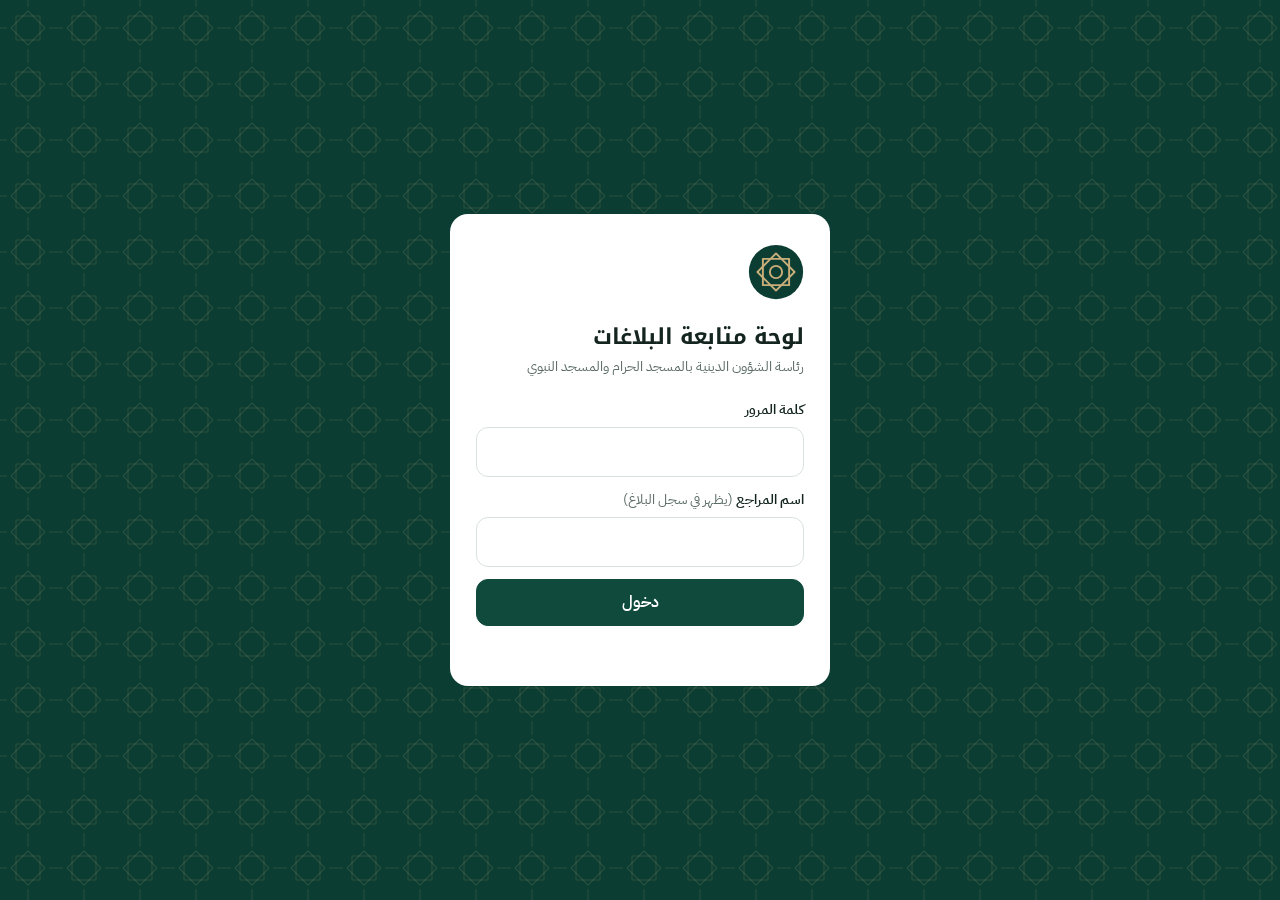
==== public/admin.html @ 39dc17da "Bnder Notice: صفحة البلاغ الميداني + لوحة المتابعة + Worker و D1" ====
<!doctype html>
<html lang="ar" dir="rtl">
<head>
<meta charset="utf-8">
<meta name="viewport" content="width=device-width, initial-scale=1, viewport-fit=cover">
<meta name="theme-color" content="#0B3D32">
<meta name="robots" content="noindex">
<title>لوحة متابعة البلاغات | Bnder Notice</title>
<link rel="icon" href="assets/logo.svg">
<link rel="preconnect" href="https://fonts.googleapis.com">
<link rel="preconnect" href="https://fonts.gstatic.com" crossorigin>
<link href="https://fonts.googleapis.com/css2?family=IBM+Plex+Sans+Arabic:wght@400;500;600;700&family=Noto+Kufi+Arabic:wght@600;700;800&display=swap" rel="stylesheet">
<link rel="stylesheet" href="assets/theme.css">
<style>
  body{min-height:100vh}
  /* ---------- الدخول ---------- */
  .login{min-height:100vh;display:grid;place-items:center;background:var(--green-900) var(--pattern);padding:20px}
  .login form{background:var(--surface);border-radius:var(--r-lg);padding:30px 26px;width:min(380px,100%)}
  .login img{width:56px;height:56px}
  .login h1{font-size:22px;margin:14px 0 4px}
  .login p{color:var(--muted);font-size:14px;margin:0 0 20px}
  .login .btn{width:100%;margin-top:12px}
  .login .err{color:var(--p-critical);font-size:14px;min-height:1.4em;margin:10px 0 0}

  /* ---------- الهيكل ---------- */
  .top{background:var(--green-900) var(--pattern);color:#fff;position:sticky;top:env(safe-area-inset-top,0px);z-index:10}
  body.app::before{content:"";position:fixed;inset:0 0 auto;height:env(safe-area-inset-top,0px);background:var(--green-900);z-index:11}
  .top-in{max-width:1320px;margin:0 auto;display:flex;align-items:center;gap:16px;padding:12px 20px}
  .top img{width:38px;height:38px}
  .top .t1{font-family:var(--display);font-weight:700;font-size:17px;line-height:1.2}
  .top .t2{font-size:12px;color:var(--gold-300)}
  .tabs{display:flex;gap:4px;margin-inline-start:auto;background:rgba(255,255,255,.08);padding:4px;border-radius:12px}
  .tabs button{border:0;background:transparent;color:#D5E3DD;padding:8px 14px;border-radius:9px;cursor:pointer;font-weight:600;display:flex;gap:6px;align-items:center}
  .tabs button[aria-selected="true"]{background:#fff;color:var(--green-900)}
  .tabs .cnt{background:var(--st-new);color:#fff;border-radius:999px;font-size:12px;padding:0 7px;min-width:20px;text-align:center}
  .live{display:flex;align-items:center;gap:6px;font-size:12px;color:#C7D6D0}
  .live i{width:8px;height:8px;border-radius:50%;background:#5BD39B;box-shadow:0 0 0 4px rgba(91,211,155,.2)}
  .icon-btn{border:0;background:transparent;color:#fff;cursor:pointer;padding:6px;border-radius:8px;display:grid;place-items:center}
  .wrap{max-width:1320px;margin:0 auto;padding:20px}
  .view[hidden]{display:none}

  /* ---------- المؤشرات ---------- */
  .dash-head{display:flex;align-items:center;justify-content:space-between;gap:12px;margin-bottom:16px;flex-wrap:wrap}
  .dash-head h2{font-size:22px}
  .seg{display:inline-flex;background:var(--surface);border:1px solid var(--line);border-radius:12px;padding:3px;gap:2px}
  .seg button{border:0;background:transparent;padding:7px 14px;border-radius:9px;cursor:pointer;font-weight:600;font-size:14px}
  .seg button[aria-pressed="true"]{background:var(--green-800);color:#fff}
  .kpis{display:grid;grid-template-columns:2fr repeat(4,1fr);gap:12px;margin-bottom:12px}
  .kpi{background:var(--surface);border:1px solid var(--line);border-radius:var(--r-md);padding:16px 18px;display:flex;flex-direction:column;justify-content:space-between;gap:8px;cursor:default}
  .kpi[data-go]{cursor:pointer}
  .kpi[data-go]:hover{border-color:var(--green-700)}
  .kpi span{font-size:13.5px;color:var(--muted);display:flex;align-items:center;gap:8px}
  .kpi span i{width:9px;height:9px;border-radius:50%}
  .kpi b{font-family:var(--display);font-size:30px;font-weight:700;line-height:1.1}
  .kpi.lead{background:var(--green-800);border-color:var(--green-800);color:#fff}
  .kpi.lead span{color:#C7D6D0}
  .kpi.lead b{font-size:44px}
  .kpi.lead .meter{height:8px;border-radius:99px;background:rgba(255,255,255,.15);overflow:hidden}
  .kpi.lead .meter div{height:100%;background:var(--gold-300)}
  .kpi.lead small{color:#C7D6D0;font-size:13px}
  .grid{display:grid;grid-template-columns:repeat(12,1fr);gap:12px}
  .card{background:var(--surface);border:1px solid var(--line);border-radius:var(--r-md);padding:18px;min-width:0}
  .card h3{font-size:15px;margin-bottom:14px;display:flex;justify-content:space-between;align-items:baseline;gap:8px}
  .card h3 small{font-family:var(--font);font-weight:400;font-size:12.5px;color:var(--muted)}
  .c8{grid-column:span 8}.c4{grid-column:span 4}.c6{grid-column:span 6}
  .hb{display:grid;grid-template-columns:minmax(90px,38%) 1fr auto;gap:8px 10px;align-items:center;font-size:14px}
  .hb .tr{height:10px;background:var(--marble);border-radius:99px;overflow:hidden;display:flex}
  .hb .tr div{height:100%}
  .hb .lab{white-space:nowrap;overflow:hidden;text-overflow:ellipsis}
  .hb .v{font-weight:700;min-width:28px;text-align:end}
  .legend{display:flex;gap:14px;font-size:12.5px;color:var(--muted);margin-top:12px}
  .legend i{display:inline-block;width:10px;height:10px;border-radius:3px;margin-inline-end:5px;vertical-align:-1px}
  .chart svg{width:100%;height:auto;display:block}
  .chart text{font-family:var(--font);font-size:11px;fill:var(--muted)}
  .alerts{display:flex;flex-direction:column;gap:10px}
  .alerts .a{display:flex;justify-content:space-between;align-items:center;padding:10px 12px;border-radius:10px;background:var(--marble);font-size:14px}
  .alerts .a b{font-family:var(--display);font-size:20px}
  .empty{color:var(--muted);font-size:14px;padding:18px 0;text-align:center}

  /* ---------- البلاغات ---------- */
  .filters{display:flex;gap:10px;flex-wrap:wrap;align-items:center;margin-bottom:14px}
  .filters .search{flex:1 1 240px;position:relative}
  .filters .search .ic{position:absolute;inset-inline-start:12px;top:13px;color:var(--muted)}
  .filters .search input{padding-inline-start:40px}
  .filters select{width:auto;min-width:150px}
  .st-tabs{display:flex;gap:6px;flex-wrap:wrap;margin-bottom:14px}
  .st-tabs button{border:1px solid var(--line);background:var(--surface);border-radius:999px;padding:6px 14px;cursor:pointer;font-weight:600;font-size:14px;display:flex;gap:8px;align-items:center}
  .st-tabs button b{font-weight:700;color:var(--muted)}
  .st-tabs button[aria-pressed="true"]{background:var(--ink);border-color:var(--ink);color:#fff}
  .st-tabs button[aria-pressed="true"] b{color:var(--gold-300)}
  .list{background:var(--surface);border:1px solid var(--line);border-radius:var(--r-md);overflow:hidden}
  .row{display:grid;grid-template-columns:92px 1.3fr 1.6fr 110px 96px 118px;gap:12px;align-items:center;padding:13px 16px;border-top:1px solid var(--line);cursor:pointer;font-size:14.5px}
  .row:first-child{border-top:0}
  .row:hover{background:#F7F9F8}
  .row.fresh{background:var(--gold-100)}
  .row.head{background:var(--marble);font-size:12.5px;color:var(--muted);cursor:default;font-weight:600}
  .row .ref{font-weight:700;direction:ltr;text-align:end;color:var(--green-800)}
  .row .cat{display:flex;align-items:center;gap:8px;font-weight:600;min-width:0}
  .row .cat .ic{color:var(--green-700)}
  .row .loc{color:var(--muted);white-space:nowrap;overflow:hidden;text-overflow:ellipsis}
  .row .loc .pic{display:inline-flex;vertical-align:-4px;color:var(--gold)}
  .row .tm{color:var(--muted);font-size:13px}
  .more{padding:10px;text-align:center;font-size:13px;color:var(--muted)}

  /* ---------- تفاصيل البلاغ ---------- */
  .scrim{position:fixed;inset:0;background:rgba(20,37,31,.45);z-index:30}
  .drawer{position:fixed;top:0;bottom:0;inset-inline-end:0;width:min(560px,100%);background:var(--marble);z-index:31;display:flex;flex-direction:column;animation:slide .22s ease-out;padding-top:env(safe-area-inset-top,0px)}
  @keyframes slide{from{transform:translateX(-30px);opacity:.4}to{transform:none;opacity:1}}
  .d-head{background:var(--surface);padding:16px 20px;border-bottom:1px solid var(--line);display:flex;align-items:flex-start;gap:12px}
  .d-head h2{font-size:19px}
  .d-head .meta{display:flex;gap:6px;flex-wrap:wrap;margin-top:6px}
  .d-head .close{margin-inline-start:auto;border:1px solid var(--line);background:var(--surface);border-radius:10px;width:40px;height:40px;display:grid;place-items:center;cursor:pointer}
  .d-body{overflow:auto;padding:16px 20px 30px;flex:1}
  .d-photo{border-radius:var(--r-md);overflow:hidden;background:#dfe5e3;margin-bottom:12px;cursor:zoom-in}
  .d-photo img{width:100%;max-height:300px;object-fit:cover;display:block}
  .blk{background:var(--surface);border:1px solid var(--line);border-radius:var(--r-md);padding:14px 16px;margin-bottom:12px}
  .blk h4{margin:0 0 10px;font-size:13px;color:var(--muted);font-weight:600}
  .kv{display:grid;grid-template-columns:110px 1fr;gap:6px 12px;font-size:14.5px}
  .kv dt{color:var(--muted)} .kv dd{margin:0;font-weight:500}
  .loc-line{font-family:var(--display);font-size:16px;font-weight:600;margin-bottom:10px}
  .maplink{display:inline-flex;gap:6px;align-items:center;color:var(--green-800);font-weight:600;text-decoration:none;margin-top:10px}
  .details{white-space:pre-line;font-size:15px}
  .tl{list-style:none;margin:0;padding:0}
  .tl li{position:relative;padding:0 22px 14px 0;font-size:14px}
  .tl li::before{content:"";position:absolute;right:4px;top:8px;width:9px;height:9px;border-radius:50%;background:var(--gold)}
  .tl li::after{content:"";position:absolute;right:8px;top:20px;bottom:0;width:1px;background:var(--line)}
  .tl li:last-child::after{display:none}
  .tl small{color:var(--muted);display:block}
  .acts{background:var(--surface);border-top:1px solid var(--line);padding:14px 20px calc(14px + env(safe-area-inset-bottom,0px))}
  .act-tabs{display:flex;gap:6px;margin-bottom:12px}
  .act-tabs button{flex:1;border:1px solid var(--line);background:var(--surface);border-radius:10px;padding:9px;cursor:pointer;font-weight:600;font-size:14px}
  .act-tabs button[aria-pressed="true"]{border-color:var(--green-800);background:var(--green-100);color:var(--green-900)}
  .act-panel textarea{min-height:90px;font-size:14px}
  .act-panel .btns{display:flex;gap:8px;margin-top:10px}
  .act-panel .btns .btn{flex:1}
  .act-panel select{margin-bottom:8px}
  .warn{font-size:13px;color:var(--p-urgent);margin:6px 0 0}
  .lightbox{position:fixed;inset:0;background:rgba(0,0,0,.9);z-index:40;display:grid;place-items:center;padding:20px;cursor:zoom-out}
  .lightbox img{max-width:100%;max-height:100%}

  /* ---------- الجهات ---------- */
  .ent{display:grid;grid-template-columns:1.4fr 1fr 90px 40px;gap:10px;align-items:center;padding:10px 0;border-top:1px solid var(--line)}
  .ent:first-of-type{border-top:0}
  .ent.head{font-size:12.5px;color:var(--muted);font-weight:600}
  .switch{display:flex;align-items:center;gap:6px;font-size:13px;cursor:pointer}
  .switch input{width:18px;height:18px;accent-color:var(--green-800)}
  .toast{position:fixed;bottom:calc(20px + env(safe-area-inset-bottom,0px));left:50%;transform:translateX(-50%);background:var(--ink);color:#fff;padding:11px 18px;border-radius:12px;z-index:50;font-size:14px;font-weight:600}

  @media (max-width:1100px){.kpis{grid-template-columns:repeat(3,1fr)}.kpi.lead{grid-column:span 3}.c8,.c4,.c6{grid-column:span 12}}
  @media (max-width:820px){
    .top-in{flex-wrap:wrap;padding:10px 14px}.tabs{order:3;width:100%;margin:0}.tabs button{flex:1;justify-content:center}
    .live{margin-inline-start:auto}.wrap{padding:14px}
    .kpis{grid-template-columns:1fr 1fr}.kpi.lead{grid-column:span 2}
    .row.head{display:none}
    .row{grid-template-columns:1fr auto;grid-template-areas:"cat st" "loc pr" "ref tm";gap:4px 10px}
    .row .ref{grid-area:ref;text-align:start;direction:rtl;font-size:13px}.row .cat{grid-area:cat}.row .loc{grid-area:loc}
    .row .tm{grid-area:tm;text-align:end}.row .pr{grid-area:pr;justify-self:end}.row .st{grid-area:st;justify-self:end}
    .ent{grid-template-columns:1fr 1fr;}.ent.head{display:none}
  }
</style>
</head>
<body>

<!-- ======== الدخول ======== -->
<section class="login" id="login" hidden>
  <form id="loginForm">
    <img src="assets/logo.svg" alt="">
    <h1>لوحة متابعة البلاغات</h1>
    <p id="orgL"></p>
    <label for="pw" class="lbl" style="display:block;font-size:14px;font-weight:600;margin-bottom:6px">كلمة المرور</label>
    <input id="pw" type="password" autocomplete="current-password" required>
    <label for="who" style="display:block;font-size:14px;font-weight:600;margin:12px 0 6px">اسم المراجع <span style="color:var(--muted);font-weight:400">(يظهر في سجل البلاغ)</span></label>
    <input id="who" autocomplete="name">
    <button class="btn primary" type="submit">دخول</button>
    <p class="err" id="lErr" role="alert"></p>
  </form>
</section>

<!-- ======== التطبيق ======== -->
<div id="app" hidden>
  <header class="top">
    <div class="top-in">
      <img src="assets/logo.svg" alt="">
      <div><div class="t1">متابعة البلاغات الميدانية</div><div class="t2" id="orgT"></div></div>
      <nav class="tabs" role="tablist">
        <button role="tab" data-view="dash" aria-selected="true">المؤشرات</button>
        <button role="tab" data-view="reports" aria-selected="false">البلاغات <span class="cnt" id="newCnt" hidden></span></button>
        <button role="tab" data-view="entities" aria-selected="false">الجهات</button>
      </nav>
      <div class="live" title="تحديث تلقائي كل 30 ثانية"><i></i><span id="sync">مباشر</span></div>
      <button class="icon-btn" id="logout" title="تسجيل الخروج" aria-label="تسجيل الخروج"></button>
    </div>
  </header>

  <main class="wrap">
    <!-- المؤشرات -->
    <section class="view" id="v-dash">
      <div class="dash-head">
        <h2>نظرة عامة</h2>
        <div class="seg" id="range">
          <button data-v="today">اليوم</button><button data-v="7">7 أيام</button><button data-v="30" aria-pressed="true">30 يوماً</button><button data-v="all">الكل</button>
        </div>
      </div>
      <div class="kpis" id="kpis"></div>
      <div class="grid">
        <div class="card c8 chart"><h3>البلاغات خلال 14 يوماً <small>الواردة والمغلقة</small></h3><div id="trend"></div>
          <div class="legend"><span><i style="background:var(--green-700)"></i>واردة</span><span><i style="background:var(--gold-300)"></i>مغلقة</span></div></div>
        <div class="card c4"><h3>تحتاج انتباهك</h3><div class="alerts" id="alerts"></div></div>
        <div class="card c6"><h3>حسب الجهة <small>المغلق من الإجمالي</small></h3><div id="byEntity"></div></div>
        <div class="card c6"><h3>أنواع الملاحظات</h3><div id="byCat"></div></div>
        <div class="card c6"><h3>أكثر المناطق بلاغاً</h3><div id="byZone"></div></div>
        <div class="card c6 chart"><h3>ساعات الذروة <small>بتوقيت مكة</small></h3><div id="hours"></div></div>
      </div>
    </section>

    <!-- البلاغات -->
    <section class="view" id="v-reports" hidden>
      <div class="st-tabs" id="stTabs"></div>
      <div class="filters">
        <div class="search"><span id="sIc"></span><input id="q" type="search" placeholder="ابحث برقم البلاغ أو المكان أو الوصف"></div>
        <select id="fMosque"><option value="">كل المساجد</option></select>
        <select id="fEntity"><option value="">كل الجهات</option></select>
        <select id="fPrio"><option value="">كل الأولويات</option></select>
        <select id="fRange"><option value="">كل الفترات</option><option value="today">اليوم</option><option value="7">آخر 7 أيام</option><option value="30">آخر 30 يوماً</option></select>
      </div>
      <div class="list" id="list"></div>
    </section>

    <!-- الجهات -->
    <section class="view" id="v-entities" hidden>
      <div class="dash-head"><h2>الجهات وأرقام واتساب</h2><button class="btn" id="addEnt">إضافة جهة</button></div>
      <div class="card">
        <p style="margin:0 0 12px;color:var(--muted);font-size:14px">يُستخدم الرقم عند إحالة البلاغ، فتُفتح محادثة واتساب مع الجهة والرسالة جاهزة. اكتب الرقم بصيغة 05xxxxxxxx أو 9665xxxxxxxx.</p>
        <div class="ent head"><span>اسم الجهة</span><span>رقم واتساب</span><span>مفعّلة</span><span></span></div>
        <div id="entList"></div>
        <div style="margin-top:14px;display:flex;justify-content:flex-end"><button class="btn primary" id="saveEnt">حفظ الجهات</button></div>
      </div>
    </section>
  </main>
</div>

<div id="drawerHost"></div>
<div class="toast" id="toast" hidden></div>

<script src="assets/config.js"></script>
<script>
(() => {
  const C = window.BN, $ = id => document.getElementById(id);
  const S = { token: '', who: '', view: 'dash', range: '30', status: 'open', ents: [], items: [], maxId: 0, seen: 0, open: null };
  const store = { get: k => { try { return localStorage.getItem(k) || ''; } catch { return ''; } },
                  set: (k, v) => { try { v ? localStorage.setItem(k, v) : localStorage.removeItem(k); } catch {} } };
  const esc = v => String(v ?? '').replace(/[&<>"']/g, c => ({ '&': '&amp;', '<': '&lt;', '>': '&gt;', '"': '&quot;', "'": '&#39;' })[c]);
  const mosqueName = id => (C.MOSQUES.find(m => m.id === id) || {}).name || id || '';
  const catOf = id => C.CATEGORIES.find(c => c.id === id) || { icon: 'help', label: id };
  const entName = id => (S.ents.find(e => e.id === id) || {}).name || C.ENTITIES[id] || '—';
  const prioLabel = id => (C.PRIORITIES.find(p => p.id === id) || {}).label || 'عادي';
  const dtf = new Intl.DateTimeFormat('ar-SA-u-nu-latn-ca-gregory', { timeZone: 'Asia/Riyadh', day: 'numeric', month: 'short', hour: 'numeric', minute: '2-digit' });
  const fmtDate = t => t ? dtf.format(new Date(t)) : '';
  const ago = t => { const m = Math.round((Date.now() - t) / 60000); if (m < 1) return 'الآن'; if (m < 60) return `منذ ${m} د`; const h = Math.round(m / 60); if (h < 24) return `منذ ${h} س`; return fmtDate(t); };
  const dur = ms => { if (ms == null) return '–'; const m = Math.round(ms / 60000); if (m < 60) return m + ' د'; const h = Math.floor(m / 60); if (h < 48) return h + ' س' + (m % 60 ? ' ' + (m % 60) + ' د' : ''); return Math.round(h / 24) + ' يوم'; };
  const toast = t => { const el = $('toast'); el.textContent = t; el.hidden = false; clearTimeout(toast.t); toast.t = setTimeout(() => el.hidden = true, 2600); };
  const locText = r => [mosqueName(r.mosque), r.zone, r.floor, r.gate ? 'قرب باب ' + r.gate : ''].filter(Boolean).join('، ');

  async function api(path, opt = {}) {
    const r = await fetch(path, { ...opt, headers: { 'content-type': 'application/json', authorization: 'Bearer ' + S.token, ...(opt.headers || {}) } });
    const d = await r.json().catch(() => ({}));
    if (r.status === 401) { logout(); throw new Error(d.error || 'سجّل الدخول من جديد'); }
    if (!r.ok) throw new Error(d.error || 'تعذّر تنفيذ الطلب');
    return d;
  }

  // ================= الدخول =================
  $('orgL').textContent = C.ORG; $('orgT').textContent = C.ORG;
  $('logout').innerHTML = ic('out'); $('sIc').innerHTML = ic('search');
  $('who').value = store.get('bn_who');
  $('loginForm').addEventListener('submit', async e => {
    e.preventDefault(); $('lErr').textContent = '';
    try {
      const r = await fetch('/api/login', { method: 'POST', headers: { 'content-type': 'application/json' }, body: JSON.stringify({ password: $('pw').value }) });
      const d = await r.json();
      if (!r.ok) throw new Error(d.error);
      S.token = d.token; S.who = $('who').value.trim();
      store.set('bn_tok', d.token); store.set('bn_who', S.who);
      start();
    } catch (err) { $('lErr').textContent = err.message || 'تعذّر الدخول'; }
  });
  function logout() { store.set('bn_tok', ''); S.token = ''; $('app').hidden = true; $('login').hidden = false; document.body.classList.remove('app'); closeDrawer(); }
  $('logout').addEventListener('click', logout);

  // ================= التنقل =================
  document.querySelector('.tabs').addEventListener('click', e => { const b = e.target.closest('button'); if (b) go(b.dataset.view); });
  function go(v, status) {
    S.view = v;
    document.querySelectorAll('.tabs button').forEach(b => b.setAttribute('aria-selected', b.dataset.view === v));
    ['dash', 'reports', 'entities'].forEach(x => $('v-' + x).hidden = x !== v);
    if (status) S.status = status;
    if (v === 'dash') loadDash(); if (v === 'reports') loadList(); if (v === 'entities') renderEnts();
  }

  // ================= المؤشرات =================
  $('range').addEventListener('click', e => { const b = e.target.closest('button'); if (!b) return; S.range = b.dataset.v; $('range').querySelectorAll('button').forEach(x => x.setAttribute('aria-pressed', x === b)); loadDash(); });

  function hbars(el, rows, opt = {}) {
    if (!rows.length) { el.innerHTML = '<p class="empty">لا توجد بلاغات في هذه الفترة</p>'; return; }
    const max = Math.max(...rows.map(r => r.c), 1);
    el.innerHTML = '<div class="hb">' + rows.map(r => {
      const done = opt.split ? (r.d || 0) : 0;
      const segs = opt.split
        ? `<div style="width:${done / max * 100}%;background:var(--gold-300)"></div><div style="width:${(r.c - done) / max * 100}%;background:var(--green-700)"></div>`
        : `<div style="width:${r.c / max * 100}%;background:${opt.color || 'var(--green-700)'}"></div>`;
      return `<span class="lab" title="${esc(r.l)}">${esc(r.l)}</span><div class="tr">${segs}</div><span class="v num">${opt.split ? done + '/' + r.c : r.c}</span>`;
    }).join('') + '</div>';
  }

  function vbars(el, data, labels, opt = {}) {
    const W = 640, H = opt.h || 190, pb = 24, pt = 10, n = data.length, gap = opt.gap ?? 6;
    const max = Math.max(...data.map(d => d[0]), 1), bw = (W - gap * (n - 1)) / n;
    let svg = `<svg viewBox="0 0 ${W} ${H}" role="img">`;
    for (let i = 0; i < 4; i++) { const y = pt + (H - pb - pt) * i / 3; svg += `<line x1="0" x2="${W}" y1="${y}" y2="${y}" stroke="#E7ECEA"/>`; }
    data.forEach((d, i) => {
      const x = W - (i + 1) * bw - i * gap; // من اليمين لليسار
      const h = (H - pb - pt) * d[0] / max, h2 = (H - pb - pt) * (d[1] || 0) / max;
      svg += `<rect x="${x}" y="${H - pb - h}" width="${bw}" height="${h}" rx="3" fill="var(--green-700)"><title>${labels[i]}: ${d[0]}</title></rect>`;
      if (opt.two && h2) svg += `<rect x="${x + bw * .25}" y="${H - pb - h2}" width="${bw * .5}" height="${h2}" rx="2" fill="var(--gold-300)"/>`;
      if (!opt.every || (n - 1 - i) % opt.every === 0) svg += `<text x="${x + bw / 2}" y="${H - 7}" text-anchor="middle">${labels[i]}</text>`;
    });
    el.innerHTML = svg + '</svg>';
  }

  async function loadDash() {
    let d; try { d = await api('/api/dashboard?range=' + S.range); } catch (e) { return toast(e.message); }
    const sc = Object.fromEntries(d.status.map(x => [x.status, x.c]));
    const total = d.status.reduce((a, x) => a + x.c, 0), closed = sc.closed || 0, rate = total ? Math.round(closed / total * 100) : 0;
    $('kpis').innerHTML = `
      <div class="kpi lead"><span>نسبة الإقفال</span><b class="num">${rate}%</b><div class="meter"><div style="width:${rate}%"></div></div>
        <small>${closed} مغلق من ${total} بلاغ، متوسط الإقفال ${dur(d.avg_close_ms)}، وأول استجابة ${dur(d.avg_response_ms)}</small></div>
      ${['new', 'review', 'referred', 'closed'].map(k => `<div class="kpi" data-go="${k}"><span><i style="background:var(--st-${k})"></i>${C.STATUS[k]}</span><b class="num">${sc[k] || 0}</b></div>`).join('')}`;
    $('kpis').querySelectorAll('[data-go]').forEach(k => k.onclick = () => go('reports', k.dataset.go));

    // اتجاه 14 يوماً
    const days = [], lab = [];
    for (let i = 13; i >= 0; i--) {
      const t = new Date(Date.now() + 3 * 3600000 - i * 86400000).toISOString().slice(0, 10);
      const row = d.trend.find(x => x.d === t) || { c: 0, x: 0 };
      days.push([row.c, row.x]); lab.push(+t.slice(8, 10) + '/' + +t.slice(5, 7));
    }
    vbars($('trend'), days, lab, { two: true, every: 2 });

    const hrs = Array.from({ length: 24 }, (_, h) => [(d.hours.find(x => x.h === h) || { c: 0 }).c]);
    vbars($('hours'), hrs, hrs.map((_, h) => h), { gap: 3, every: 3, h: 170 });

    hbars($('byEntity'), d.entities.map(x => ({ l: entName(x.e), c: x.c, d: x.d })), { split: true });
    hbars($('byCat'), d.categories.map(x => ({ l: x.l || '—', c: x.c })));
    hbars($('byZone'), d.zones.map(x => ({ l: x.l + ' (' + (x.m === 'nabawi' ? 'النبوي' : 'الحرام') + ')', c: x.c })), { color: 'var(--gold)' });

    const op = Object.fromEntries(d.open_priority.map(x => [x.p, x.c]));
    $('alerts').innerHTML = `
      <div class="a"><span class="pill p-critical">حرجة مفتوحة</span><b class="num">${op.critical || 0}</b></div>
      <div class="a"><span class="pill p-urgent">عاجلة مفتوحة</span><b class="num">${op.urgent || 0}</b></div>
      <div class="a"><span>بلاغات جديدة لم تُراجع</span><b class="num">${sc.new || 0}</b></div>
      <div class="a"><span>أقدم بلاغ مفتوح</span><b style="font-size:15px">${d.oldest_open ? ago(d.oldest_open) : '—'}</b></div>`;
  }

  // ================= البلاغات =================
  $('fMosque').innerHTML += C.MOSQUES.map(m => `<option value="${m.id}">${m.name}</option>`).join('');
  $('fPrio').innerHTML += C.PRIORITIES.map(p => `<option value="${p.id}">${p.label}</option>`).join('');
  const fillEntSelect = () => { const v = $('fEntity').value; $('fEntity').innerHTML = '<option value="">كل الجهات</option>' + S.ents.map(e => `<option value="${e.id}">${esc(e.name)}</option>`).join(''); $('fEntity').value = v; };
  ['fMosque', 'fEntity', 'fPrio', 'fRange'].forEach(id => $(id).addEventListener('change', loadList));
  let qT; $('q').addEventListener('input', () => { clearTimeout(qT); qT = setTimeout(loadList, 300); });

  function renderStTabs(counts) {
    const tabs = [['open', 'المفتوحة'], ['new', C.STATUS.new], ['review', C.STATUS.review], ['referred', C.STATUS.referred], ['closed', C.STATUS.closed], ['', 'الكل']];
    $('stTabs').innerHTML = tabs.map(([k, l]) => `<button data-v="${k}" aria-pressed="${S.status === k}">${l}${counts && counts[k] != null ? ` <b class="num">${counts[k]}</b>` : ''}</button>`).join('');
  }
  $('stTabs').addEventListener('click', e => { const b = e.target.closest('button'); if (!b) return; S.status = b.dataset.v; loadList(); });

  async function loadList(silent) {
    const p = new URLSearchParams({ status: S.status, q: $('q').value.trim(), mosque: $('fMosque').value, entity_id: $('fEntity').value, priority: $('fPrio').value, range: $('fRange').value });
    let d; try { d = await api('/api/reports?' + p); } catch (e) { if (!silent) toast(e.message); return; }
    S.items = d.items;
    // عدّاد الحالات من نفس الفلاتر (بدون فلتر الحالة)
    const all = await api('/api/reports?' + new URLSearchParams({ ...Object.fromEntries(p), status: '' })).catch(() => ({ items: [] }));
    const counts = { '': all.items.length, open: 0, new: 0, review: 0, referred: 0, closed: 0 };
    all.items.forEach(r => { counts[r.status]++; if (r.status !== 'closed') counts.open++; });
    renderStTabs(counts);
    if (!d.items.length) { $('list').innerHTML = `<p class="empty">${S.status === 'open' ? 'لا توجد بلاغات مفتوحة، كل البلاغات معالجة' : 'لا توجد بلاغات تطابق البحث'}</p>`; return; }
    $('list').innerHTML = `<div class="row head"><span style="text-align:end">الرقم</span><span>النوع</span><span>المكان</span><span>الأولوية</span><span>الحالة</span><span>الوقت</span></div>` +
      d.items.map(r => `<div class="row ${r.id > S.seen && S.seen ? 'fresh' : ''}" data-id="${r.id}" tabindex="0">
        <span class="ref num">${esc(r.ref)}</span>
        <span class="cat">${ic(catOf(r.category).icon)}<span>${esc(r.category_label)}</span></span>
        <span class="loc">${r.has_photo ? `<span class="pic" title="مرفق صورة">${ic('camera')}</span> ` : ''}${esc(locText(r))}</span>
        <span class="pr"><span class="pill p-${r.priority}">${prioLabel(r.priority)}</span></span>
        <span class="st"><span class="pill s-${r.status}">${C.STATUS[r.status]}</span></span>
        <span class="tm">${ago(r.created_at)}</span></div>`).join('') +
      (d.items.length >= 500 ? '<p class="more">تُعرض أحدث 500 نتيجة، استخدم الفلاتر لتضييق البحث</p>' : '');
  }
  $('list').addEventListener('click', e => { const r = e.target.closest('.row[data-id]'); if (r) openReport(+r.dataset.id); });
  $('list').addEventListener('keydown', e => { if (e.key === 'Enter') { const r = e.target.closest('.row[data-id]'); if (r) openReport(+r.dataset.id); } });

  // ================= تفاصيل البلاغ =================
  const waNumber = p => { let d = String(p || '').replace(/\D/g, ''); if (d.startsWith('00')) d = d.slice(2); if (d.startsWith('05')) d = '966' + d.slice(1); else if (d.length === 9 && d.startsWith('5')) d = '966' + d; return d; };
  function waText(r, entId, photoLink) {
    const map = r.lat != null ? `https://maps.google.com/?q=${r.lat},${r.lng}` : '';
    return [
      'السلام عليكم ورحمة الله وبركاته',
      `الإخوة في ${entName(entId)} المحترمين،`,
      'نأمل التكرم بمعالجة البلاغ الميداني التالي:',
      '',
      `رقم البلاغ: ${r.ref}`,
      `نوع الملاحظة: ${r.category_label}`,
      `الأولوية: ${prioLabel(r.priority)}`,
      `الموقع: ${locText(r)}`,
      r.spot ? `وصف المكان: ${r.spot}` : '',
      r.details ? `التفاصيل: ${r.details.replace(/\n+/g, '، ')}` : '',
      map ? `الموقع على الخريطة: ${map}` : '',
      photoLink ? `صورة البلاغ: ${photoLink}` : '',
      `وقت الرصد: ${fmtDate(r.created_at)}`,
      '',
      'نأمل إكمال الطلب المرسل وإفادتنا بما تم، شاكرين تعاونكم.',
      C.OPS
    ].filter((l, i, a) => l !== '' || (a[i - 1] !== '' && i > 0)).join('\n');
  }
  const evLabel = { created: 'استلام البلاغ', review: 'بدء المراجعة', refer: 'إحالة', close: 'إقفال', reopen: 'إعادة فتح', note: 'ملاحظة' };

  async function openReport(id) {
    let d; try { d = await api('/api/reports/' + id); } catch (e) { return toast(e.message); }
    S.open = d; const r = d.report;
    const c = catOf(r.category);
    $('drawerHost').innerHTML = `
      <div class="scrim" id="scrim"></div>
      <aside class="drawer" role="dialog" aria-modal="true" aria-labelledby="dTitle">
        <div class="d-head">
          <div><h2 id="dTitle">${esc(r.category_label)}</h2>
            <div class="meta"><span class="pill s-${r.status}">${C.STATUS[r.status]}</span><span class="pill p-${r.priority}">${prioLabel(r.priority)}</span><span class="pill" style="background:var(--marble);color:var(--muted)">${esc(r.ref)}</span></div></div>
          <button class="close" id="dClose" aria-label="إغلاق">${ic('x')}</button>
        </div>
        <div class="d-body">
          ${d.photo ? `<div class="d-photo" id="dPhoto"><img src="${d.photo}" alt="صورة البلاغ"></div>` : ''}
          <div class="blk"><h4>الموقع</h4>
            <div class="loc-line">${esc(locText(r))}</div>
            ${r.spot ? `<div>${esc(r.spot)}</div>` : ''}
            ${r.lat != null ? `<a class="maplink" target="_blank" rel="noopener" href="https://maps.google.com/?q=${r.lat},${r.lng}">${ic('map')}فتح الموقع على الخريطة${r.acc ? ` <small style="color:var(--muted);font-weight:400">(دقة ${Math.round(r.acc)} م)</small>` : ''}</a>` : '<div style="color:var(--muted);font-size:13px;margin-top:6px">لم يُرفق موقع جغرافي</div>'}
          </div>
          <div class="blk"><h4>التفاصيل</h4><div class="details">${r.details ? esc(r.details) : '<span style="color:var(--muted)">لم تُكتب تفاصيل</span>'}</div></div>
          <div class="blk"><dl class="kv">
            <dt>الجهة</dt><dd>${esc(entName(r.entity_id))}</dd>
            <dt>وقت الرصد</dt><dd>${fmtDate(r.created_at)}</dd>
            <dt>المُبلّغ</dt><dd>${esc(r.reporter_name || 'غير مذكور')}${r.reporter_phone ? ` — <a href="tel:${esc(r.reporter_phone)}" dir="ltr">${esc(r.reporter_phone)}</a>` : ''}</dd>
            ${r.closed_at ? `<dt>مدة المعالجة</dt><dd>${dur(r.closed_at - r.created_at)}</dd>` : ''}
            ${r.closure_note ? `<dt>ملاحظة الإقفال</dt><dd>${esc(r.closure_note)}</dd>` : ''}
          </dl></div>
          <div class="blk"><h4>سجل البلاغ</h4><ul class="tl">${d.events.map(e => `<li><b>${evLabel[e.action] || e.action}</b>${e.note ? ' — ' + esc(e.note) : ''}<small>${fmtDate(e.at)}${e.actor ? '، ' + esc(e.actor) : ''}</small></li>`).join('')}</ul></div>
        </div>
        <div class="acts" id="acts"></div>
      </aside>`;
    $('scrim').onclick = closeDrawer; $('dClose').onclick = closeDrawer;
    if ($('dPhoto')) $('dPhoto').onclick = () => { const lb = document.createElement('div'); lb.className = 'lightbox'; lb.innerHTML = `<img src="${d.photo}" alt="">`; lb.onclick = () => lb.remove(); document.body.appendChild(lb); };
    renderActs(r.status === 'closed' ? 'reopen' : 'refer');
    if (r.status === 'new') act('review', {}, true); // فتح البلاغ = بدء المراجعة
  }

  function renderActs(mode) {
    const r = S.open.report;
    if (r.status === 'closed') {
      $('acts').innerHTML = `<div class="act-panel"><div class="btns"><button class="btn" id="aReopen">إعادة فتح البلاغ</button></div></div>`;
      $('aReopen').onclick = () => act('reopen');
      return;
    }
    const tabs = `<div class="act-tabs"><button data-m="refer" aria-pressed="${mode === 'refer'}">إحالة عبر واتساب</button><button data-m="close" aria-pressed="${mode === 'close'}">إقفال</button><button data-m="note" aria-pressed="${mode === 'note'}">ملاحظة</button></div>`;
    let panel = '';
    if (mode === 'refer') {
      const active = S.ents.filter(e => e.active);
      panel = `<select id="aEnt">${active.map(e => `<option value="${e.id}" ${e.id === r.entity_id ? 'selected' : ''}>${esc(e.name)}${e.phone ? '' : ' (بدون رقم)'}</option>`).join('')}</select>
        <textarea id="aMsg" aria-label="نص الرسالة"></textarea><p class="warn" id="aWarn" hidden>لا يوجد رقم واتساب لهذه الجهة؛ ستختار المحادثة يدوياً. أضف الرقم من تبويب الجهات.</p>
        <div class="btns"><button class="btn wa" id="aSend">${ic('chat')}إرسال عبر واتساب</button></div>`;
    } else if (mode === 'close') {
      panel = `<textarea id="aNote" placeholder="ما الذي تم؟ مثال: تمت المعالجة من فريق الصيانة"></textarea>
        <div class="btns"><button class="btn primary" id="aClose">${ic('check')}إقفال البلاغ</button></div>`;
    } else {
      panel = `<textarea id="aNote" placeholder="ملاحظة داخلية تظهر في سجل البلاغ"></textarea>
        <div class="btns"><button class="btn" id="aNoteBtn">إضافة الملاحظة</button></div>`;
    }
    $('acts').innerHTML = tabs + `<div class="act-panel">${panel}</div>`;
    $('acts').querySelector('.act-tabs').onclick = e => { const b = e.target.closest('button'); if (b) renderActs(b.dataset.m); };
    if (mode === 'refer') {
      const sync = () => { const ent = S.ents.find(e => e.id === $('aEnt').value) || {}; $('aMsg').value = waText(r, $('aEnt').value, S.open.photo_link); $('aWarn').hidden = !!ent.phone; };
      $('aEnt').onchange = sync; sync();
      $('aSend').onclick = () => {
        const ent = S.ents.find(e => e.id === $('aEnt').value) || {};
        const n = waNumber(ent.phone);
        window.open(`https://wa.me/${n}?text=${encodeURIComponent($('aMsg').value)}`, '_blank', 'noopener');
        act('refer', { entity_id: $('aEnt').value, note: 'إلى: ' + entName($('aEnt').value) });
      };
    }
    if (mode === 'close') $('aClose').onclick = () => act('close', { note: $('aNote').value.trim() });
    if (mode === 'note') $('aNoteBtn').onclick = () => { const v = $('aNote').value.trim(); if (!v) return toast('اكتب الملاحظة أولاً'); act('note', { note: v }); };
  }

  async function act(action, extra = {}, quiet) {
    const id = S.open.report.id;
    try {
      await api(`/api/reports/${id}/action`, { method: 'POST', body: JSON.stringify({ action, actor: S.who, ...extra }) });
      if (!quiet) toast({ refer: 'أُحيل البلاغ', close: 'أُقفل البلاغ', reopen: 'أُعيد فتح البلاغ', note: 'أُضيفت الملاحظة' }[action] || 'تم');
      if (action === 'close') closeDrawer(); else if (!quiet) openReport(id);
      else { S.open.report.status = 'review'; const pl = document.querySelector('.d-head .meta .pill'); if (pl) { pl.className = 'pill s-review'; pl.textContent = C.STATUS.review; } }
      refresh(true);
    } catch (e) { toast(e.message); }
  }
  function closeDrawer() { $('drawerHost').innerHTML = ''; S.open = null; }
  document.addEventListener('keydown', e => { if (e.key === 'Escape') { const lb = document.querySelector('.lightbox'); lb ? lb.remove() : closeDrawer(); } });

  // ================= الجهات =================
  async function loadEnts() { try { S.ents = (await api('/api/entities')).items; fillEntSelect(); } catch {} }
  function renderEnts() {
    $('entList').innerHTML = S.ents.map((e, i) => `<div class="ent" data-i="${i}">
      <input value="${esc(e.name)}" data-f="name" aria-label="اسم الجهة">
      <input value="${esc(e.phone || '')}" data-f="phone" dir="ltr" placeholder="05xxxxxxxx" aria-label="رقم واتساب">
      <label class="switch"><input type="checkbox" data-f="active" ${e.active ? 'checked' : ''}>مفعّلة</label>
      <span></span></div>`).join('');
  }
  $('entList').addEventListener('input', e => { const row = e.target.closest('.ent'); if (!row) return; const it = S.ents[+row.dataset.i]; const f = e.target.dataset.f; it[f] = f === 'active' ? (e.target.checked ? 1 : 0) : e.target.value; });
  $('addEnt').onclick = () => { S.ents.push({ id: 'e' + Date.now(), name: 'جهة جديدة', phone: '', active: 1 }); renderEnts(); $('entList').lastElementChild.querySelector('input').select(); };
  $('saveEnt').onclick = async () => { try { S.ents = (await api('/api/entities', { method: 'PUT', body: JSON.stringify({ items: S.ents }) })).items; fillEntSelect(); renderEnts(); toast('حُفظت الجهات'); } catch (e) { toast(e.message); } };

  // ================= التحديث المباشر =================
  async function checkNew() {
    try {
      const d = await api('/api/reports?status=new');
      const n = d.items.length; $('newCnt').textContent = n; $('newCnt').hidden = !n;
      document.title = (n ? `(${n}) ` : '') + 'لوحة متابعة البلاغات';
      const top = d.items[0] ? d.items[0].id : 0;
      if (S.maxId && top > S.maxId) toast('وصل بلاغ جديد');
      S.seen = S.maxId || top; S.maxId = Math.max(S.maxId, top);
    } catch {}
  }
  async function refresh(silent) {
    await checkNew();
    if (S.view === 'dash') loadDash(); else if (S.view === 'reports') loadList(silent);
    $('sync').textContent = 'آخر تحديث ' + new Intl.DateTimeFormat('ar-SA-u-nu-latn', { timeZone: 'Asia/Riyadh', hour: 'numeric', minute: '2-digit' }).format(new Date());
  }

  async function start() {
    $('login').hidden = true; $('app').hidden = false; document.body.classList.add('app');
    await loadEnts(); await checkNew(); S.seen = S.maxId; go('dash');
    clearInterval(start.t); start.t = setInterval(() => { if (!document.hidden) refresh(true); }, 30000);
  }

  // ================= البداية =================
  const tok = store.get('bn_tok'), exp = +(tok.split('.')[0] || 0);
  if (tok && exp > Date.now()) { S.token = tok; S.who = store.get('bn_who'); start(); }
  else { $('login').hidden = false; }
})();
</script>
</body>
</html>
---- public/assets/theme.css ----
/* Bnder Notice — الهوية المشتركة */
:root{
  --green-900:#0B3D32; --green-800:#0F4A3D; --green-700:#145A4A; --green-100:#E3EEEA;
  --gold:#A8874F; --gold-300:#C9AE7A; --gold-100:#F3ECDD;
  --marble:#F1F4F3; --surface:#FFFFFF; --ink:#14251F; --muted:#5C6C66; --line:#D9E1DE;
  --st-new:#B7791F; --st-review:#2F5D8A; --st-referred:#6A4C9C; --st-closed:#2E7D5B;
  --p-normal:#6B7C76; --p-urgent:#C26A12; --p-critical:#B3261E;
  --r-sm:8px; --r-md:12px; --r-lg:18px;
  --font:'IBM Plex Sans Arabic', 'Segoe UI', Tahoma, sans-serif;
  --display:'Noto Kufi Arabic', 'IBM Plex Sans Arabic', Tahoma, sans-serif;
  --pattern:url("data:image/svg+xml,%3Csvg xmlns='http://www.w3.org/2000/svg' width='56' height='56' viewBox='0 0 56 56'%3E%3Cg fill='none' stroke='%23C9AE7A' stroke-opacity='.18'%3E%3Crect x='16' y='16' width='24' height='24'/%3E%3Crect x='16' y='16' width='24' height='24' transform='rotate(45 28 28)'/%3E%3Cpath d='M0 28h7M49 28h7M28 0v7M28 49v7'/%3E%3C/g%3E%3C/svg%3E");
  color-scheme: light;
  box-sizing:border-box;
  padding-top:env(safe-area-inset-top,0px);
}
*,*::before,*::after{box-sizing:inherit}
[hidden]{display:none!important}
html{scroll-padding-top:env(safe-area-inset-top,0px)}
body{margin:0;font-family:var(--font);color:var(--ink);background:var(--marble);font-size:16px;line-height:1.6;-webkit-font-smoothing:antialiased}
h1,h2,h3{font-family:var(--display);line-height:1.35;margin:0}
button,input,select,textarea{font:inherit;color:inherit}
:focus-visible{outline:3px solid var(--gold-300);outline-offset:2px}
.ic{width:20px;height:20px;fill:none;stroke:currentColor;stroke-width:1.8;stroke-linecap:round;stroke-linejoin:round;flex:none}
.num{font-variant-numeric:tabular-nums}

.btn{display:inline-flex;align-items:center;justify-content:center;gap:8px;border:1px solid var(--line);background:var(--surface);
  padding:10px 16px;border-radius:var(--r-md);font-weight:600;cursor:pointer;min-height:44px;transition:background .15s,border-color .15s}
.btn:hover{border-color:var(--green-700)}
.btn.primary{background:var(--green-800);border-color:var(--green-800);color:#fff}
.btn.primary:hover{background:var(--green-900)}
.btn.gold{background:var(--gold);border-color:var(--gold);color:#fff}
.btn.wa{background:#1F7A4D;border-color:#1F7A4D;color:#fff}
.btn.ghost{background:transparent}
.btn[disabled]{opacity:.55;cursor:not-allowed}

.chips{display:flex;flex-wrap:wrap;gap:8px}
.chip{border:1px solid var(--line);background:var(--surface);border-radius:999px;padding:7px 14px;cursor:pointer;font-size:14.5px;min-height:38px}
.chip[aria-pressed="true"]{background:var(--green-800);border-color:var(--green-800);color:#fff}

.pill{display:inline-flex;align-items:center;gap:6px;font-size:13px;font-weight:600;padding:3px 10px;border-radius:999px;white-space:nowrap}
.pill::before{content:"";width:7px;height:7px;border-radius:50%;background:currentColor}
.s-new{color:var(--st-new);background:#FBF1E0}
.s-review{color:var(--st-review);background:#E6EEF6}
.s-referred{color:var(--st-referred);background:#EFEAF7}
.s-closed{color:var(--st-closed);background:#E3F1EA}
.p-normal{color:var(--p-normal);background:#EEF1F0}
.p-urgent{color:var(--p-urgent);background:#FBEBDB}
.p-critical{color:#fff;background:var(--p-critical)}
.p-critical::before{background:#fff}

input[type=text],input[type=tel],input[type=password],input:not([type]),select,textarea{
  width:100%;border:1px solid var(--line);background:var(--surface);border-radius:var(--r-md);padding:11px 14px;min-height:46px}
textarea{resize:vertical;line-height:1.7}
input:focus,select:focus,textarea:focus{border-color:var(--green-700);outline:none;box-shadow:0 0 0 3px var(--green-100)}

@media (prefers-reduced-motion:reduce){*{animation:none!important;transition:none!important}}
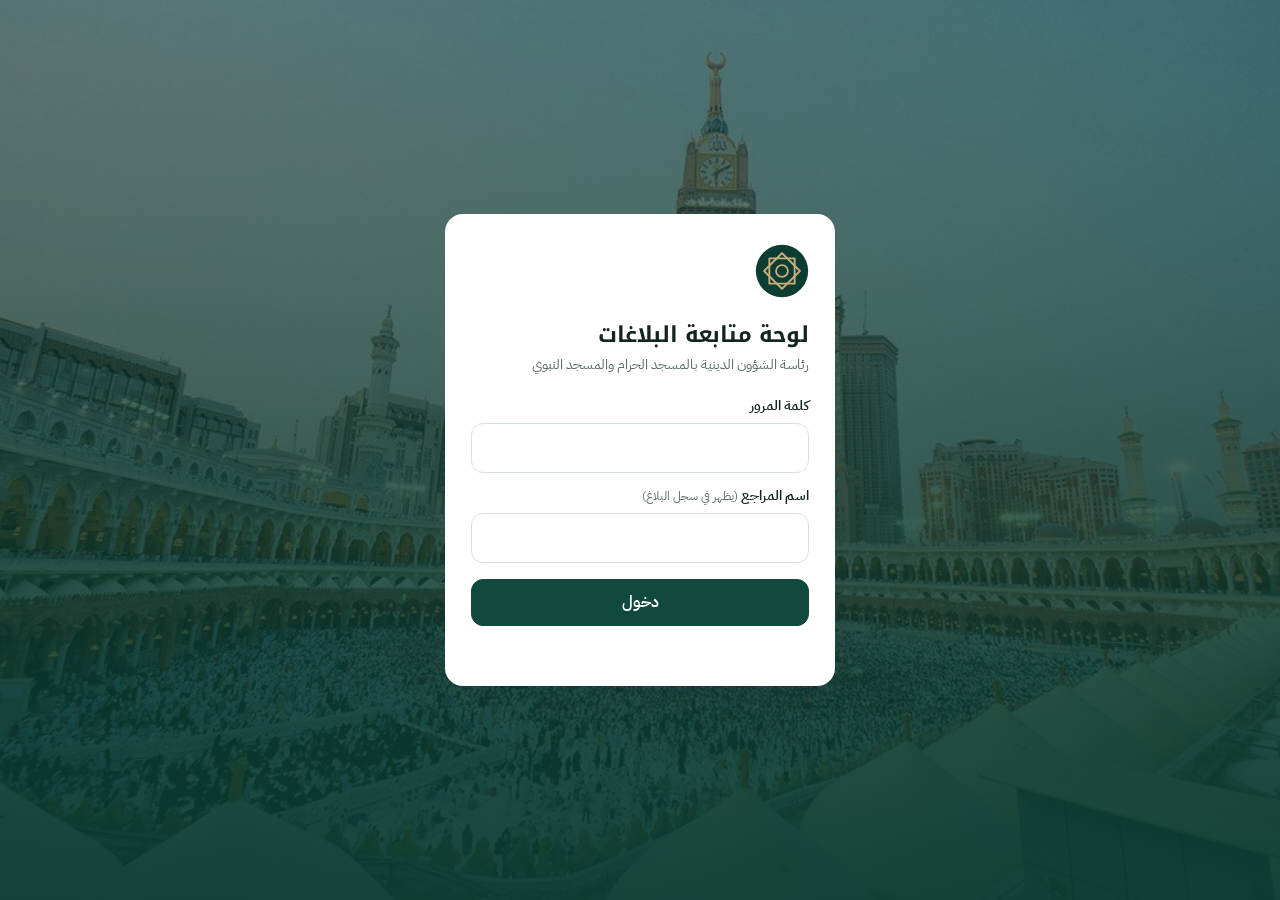
==== commit 0dbaed25: "قوائم منسدلة تُدار من اللوحة، المسجد الحرام فقط، أسماء المُبلّغين، السجل والمتأخرة وطرق المعالجة، تص" ====
--- a/public/admin.html
+++ b/public/admin.html
@@ -5,7 +5,7 @@
 <meta name="viewport" content="width=device-width, initial-scale=1, viewport-fit=cover">
 <meta name="theme-color" content="#0B3D32">
 <meta name="robots" content="noindex">
-<title>لوحة متابعة البلاغات | Bnder Notice</title>
+<title>لوحة متابعة البلاغات | المسجد الحرام</title>
 <link rel="icon" href="assets/logo.svg">
 <link rel="preconnect" href="https://fonts.googleapis.com">
 <link rel="preconnect" href="https://fonts.gstatic.com" crossorigin>
@@ -13,112 +13,135 @@
 <link rel="stylesheet" href="assets/theme.css">
 <style>
   body{min-height:100vh}
-  /* ---------- الدخول ---------- */
-  .login{min-height:100vh;display:grid;place-items:center;background:var(--green-900) var(--pattern);padding:20px}
-  .login form{background:var(--surface);border-radius:var(--r-lg);padding:30px 26px;width:min(380px,100%)}
-  .login img{width:56px;height:56px}
+  .login{min-height:100vh;display:grid;place-items:center;padding:20px;
+    background:linear-gradient(180deg,rgba(7,40,32,.6),rgba(11,61,50,.95)),url("assets/haram.jpg") center/cover}
+  .login form{background:var(--surface);border-radius:var(--r-lg);padding:30px 26px;width:min(390px,100%)}
+  .login img{width:54px;height:54px}
   .login h1{font-size:22px;margin:14px 0 4px}
-  .login p{color:var(--muted);font-size:14px;margin:0 0 20px}
-  .login .btn{width:100%;margin-top:12px}
+  .login p{color:var(--muted);font-size:14px;margin:0 0 18px}
+  .login label{display:block;font-size:14px;font-weight:600;margin:12px 0 6px}
+  .login .btn{width:100%;margin-top:16px}
   .login .err{color:var(--p-critical);font-size:14px;min-height:1.4em;margin:10px 0 0}
 
-  /* ---------- الهيكل ---------- */
-  .top{background:var(--green-900) var(--pattern);color:#fff;position:sticky;top:env(safe-area-inset-top,0px);z-index:10}
+  .top{position:sticky;top:env(safe-area-inset-top,0px);z-index:10;color:#fff;
+    background:linear-gradient(90deg,rgba(11,61,50,.97),rgba(11,61,50,.86)),url("assets/haram.jpg") center 40%/cover}
   body.app::before{content:"";position:fixed;inset:0 0 auto;height:env(safe-area-inset-top,0px);background:var(--green-900);z-index:11}
-  .top-in{max-width:1320px;margin:0 auto;display:flex;align-items:center;gap:16px;padding:12px 20px}
+  .top-in{max-width:1360px;margin:0 auto;display:flex;align-items:center;gap:16px;padding:12px 20px}
   .top img{width:38px;height:38px}
-  .top .t1{font-family:var(--display);font-weight:700;font-size:17px;line-height:1.2}
-  .top .t2{font-size:12px;color:var(--gold-300)}
-  .tabs{display:flex;gap:4px;margin-inline-start:auto;background:rgba(255,255,255,.08);padding:4px;border-radius:12px}
-  .tabs button{border:0;background:transparent;color:#D5E3DD;padding:8px 14px;border-radius:9px;cursor:pointer;font-weight:600;display:flex;gap:6px;align-items:center}
+  .t1{font-family:var(--display);font-weight:700;font-size:17px;line-height:1.2}
+  .t2{font-size:12px;color:var(--gold-300)}
+  .tabs{display:flex;gap:4px;margin-inline-start:auto;background:rgba(255,255,255,.1);padding:4px;border-radius:12px;overflow-x:auto;scrollbar-width:none}
+  .tabs button{border:0;background:transparent;color:#D5E3DD;padding:8px 13px;border-radius:9px;cursor:pointer;font-weight:600;display:flex;gap:6px;align-items:center;white-space:nowrap}
+  .tabs button .ic{width:17px;height:17px}
   .tabs button[aria-selected="true"]{background:#fff;color:var(--green-900)}
-  .tabs .cnt{background:var(--st-new);color:#fff;border-radius:999px;font-size:12px;padding:0 7px;min-width:20px;text-align:center}
-  .live{display:flex;align-items:center;gap:6px;font-size:12px;color:#C7D6D0}
+  .cnt{background:var(--st-new);color:#fff;border-radius:999px;font-size:12px;padding:0 7px;min-width:20px;text-align:center}
+  .live{display:flex;align-items:center;gap:6px;font-size:12px;color:#C7D6D0;white-space:nowrap}
   .live i{width:8px;height:8px;border-radius:50%;background:#5BD39B;box-shadow:0 0 0 4px rgba(91,211,155,.2)}
   .icon-btn{border:0;background:transparent;color:#fff;cursor:pointer;padding:6px;border-radius:8px;display:grid;place-items:center}
-  .wrap{max-width:1320px;margin:0 auto;padding:20px}
-  .view[hidden]{display:none}
-
-  /* ---------- المؤشرات ---------- */
-  .dash-head{display:flex;align-items:center;justify-content:space-between;gap:12px;margin-bottom:16px;flex-wrap:wrap}
-  .dash-head h2{font-size:22px}
-  .seg{display:inline-flex;background:var(--surface);border:1px solid var(--line);border-radius:12px;padding:3px;gap:2px}
-  .seg button{border:0;background:transparent;padding:7px 14px;border-radius:9px;cursor:pointer;font-weight:600;font-size:14px}
+  .wrap{max-width:1360px;margin:0 auto;padding:20px}
+
+  .head{display:flex;align-items:center;justify-content:space-between;gap:12px;margin-bottom:16px;flex-wrap:wrap}
+  .head h2{font-size:22px}
+  .head p{margin:2px 0 0;color:var(--muted);font-size:14px}
+  .seg{display:inline-flex;background:var(--surface);border:1px solid var(--line);border-radius:12px;padding:3px;gap:2px;flex-wrap:wrap}
+  .seg button{border:0;background:transparent;padding:7px 13px;border-radius:9px;cursor:pointer;font-weight:600;font-size:14px}
   .seg button[aria-pressed="true"]{background:var(--green-800);color:#fff}
-  .kpis{display:grid;grid-template-columns:2fr repeat(4,1fr);gap:12px;margin-bottom:12px}
-  .kpi{background:var(--surface);border:1px solid var(--line);border-radius:var(--r-md);padding:16px 18px;display:flex;flex-direction:column;justify-content:space-between;gap:8px;cursor:default}
-  .kpi[data-go]{cursor:pointer}
-  .kpi[data-go]:hover{border-color:var(--green-700)}
+
+  .kpis{display:grid;grid-template-columns:1.6fr repeat(5,1fr);gap:12px;margin-bottom:12px}
+  .kpi{background:var(--surface);border:1px solid var(--line);border-radius:var(--r-md);padding:15px 16px;display:flex;flex-direction:column;justify-content:space-between;gap:8px}
+  .kpi[data-go]{cursor:pointer}.kpi[data-go]:hover{border-color:var(--green-700)}
   .kpi span{font-size:13.5px;color:var(--muted);display:flex;align-items:center;gap:8px}
   .kpi span i{width:9px;height:9px;border-radius:50%}
   .kpi b{font-family:var(--display);font-size:30px;font-weight:700;line-height:1.1}
+  .kpi small{font-size:12.5px;color:var(--muted)}
   .kpi.lead{background:var(--green-800);border-color:var(--green-800);color:#fff}
-  .kpi.lead span{color:#C7D6D0}
-  .kpi.lead b{font-size:44px}
-  .kpi.lead .meter{height:8px;border-radius:99px;background:rgba(255,255,255,.15);overflow:hidden}
-  .kpi.lead .meter div{height:100%;background:var(--gold-300)}
-  .kpi.lead small{color:#C7D6D0;font-size:13px}
+  .kpi.lead span,.kpi.lead small{color:#C7D6D0}
+  .kpi.lead b{font-size:42px}
+  .meter{height:8px;border-radius:99px;background:rgba(255,255,255,.15);overflow:hidden}
+  .meter div{height:100%;background:var(--gold-300)}
+  .kpi.bad{border-color:#F0C9C5;background:#FDF3F2}
+  .kpi.bad b{color:var(--p-critical)}
   .grid{display:grid;grid-template-columns:repeat(12,1fr);gap:12px}
   .card{background:var(--surface);border:1px solid var(--line);border-radius:var(--r-md);padding:18px;min-width:0}
   .card h3{font-size:15px;margin-bottom:14px;display:flex;justify-content:space-between;align-items:baseline;gap:8px}
   .card h3 small{font-family:var(--font);font-weight:400;font-size:12.5px;color:var(--muted)}
-  .c8{grid-column:span 8}.c4{grid-column:span 4}.c6{grid-column:span 6}
+  .c8{grid-column:span 8}.c4{grid-column:span 4}.c6{grid-column:span 6}.c12{grid-column:span 12}
   .hb{display:grid;grid-template-columns:minmax(90px,38%) 1fr auto;gap:8px 10px;align-items:center;font-size:14px}
   .hb .tr{height:10px;background:var(--marble);border-radius:99px;overflow:hidden;display:flex}
-  .hb .tr div{height:100%}
   .hb .lab{white-space:nowrap;overflow:hidden;text-overflow:ellipsis}
   .hb .v{font-weight:700;min-width:28px;text-align:end}
   .legend{display:flex;gap:14px;font-size:12.5px;color:var(--muted);margin-top:12px}
   .legend i{display:inline-block;width:10px;height:10px;border-radius:3px;margin-inline-end:5px;vertical-align:-1px}
   .chart svg{width:100%;height:auto;display:block}
   .chart text{font-family:var(--font);font-size:11px;fill:var(--muted)}
-  .alerts{display:flex;flex-direction:column;gap:10px}
-  .alerts .a{display:flex;justify-content:space-between;align-items:center;padding:10px 12px;border-radius:10px;background:var(--marble);font-size:14px}
-  .alerts .a b{font-family:var(--display);font-size:20px}
+  .aging{display:grid;grid-template-columns:repeat(4,1fr);gap:8px}
+  .aging div{border-radius:10px;padding:12px;background:var(--marble);text-align:center}
+  .aging b{display:block;font-family:var(--display);font-size:26px}
+  .aging span{font-size:12.5px;color:var(--muted)}
+  .aging .a3{background:#FDF3F2}.aging .a3 b{color:var(--p-critical)}
+  .aging .a2 b{color:var(--p-urgent)}
+  .mini{width:100%;border-collapse:collapse;font-size:14px}
+  .mini td{padding:9px 6px;border-top:1px solid var(--line)}
+  .mini tr{cursor:pointer}.mini tr:hover td{background:#F7F9F8}
+  .mini .late{color:var(--p-critical);font-weight:700;white-space:nowrap;text-align:end}
+  .feed{list-style:none;margin:0;padding:0}
+  .feed li{display:flex;gap:10px;padding:9px 0;border-top:1px solid var(--line);font-size:13.5px;cursor:pointer}
+  .feed li:first-child{border-top:0}
+  .feed small{color:var(--muted);display:block}
+  .dotc{width:9px;height:9px;border-radius:50%;margin-top:7px;flex:none}
   .empty{color:var(--muted);font-size:14px;padding:18px 0;text-align:center}
 
-  /* ---------- البلاغات ---------- */
+  .st-tabs{display:flex;gap:6px;flex-wrap:wrap;margin-bottom:12px}
+  .st-tabs button{border:1px solid var(--line);background:var(--surface);border-radius:999px;padding:6px 14px;cursor:pointer;font-weight:600;font-size:14px;display:flex;gap:8px;align-items:center}
+  .st-tabs button b{color:var(--muted)}
+  .st-tabs button[aria-pressed="true"]{background:var(--ink);border-color:var(--ink);color:#fff}
+  .st-tabs button[aria-pressed="true"] b{color:var(--gold-300)}
+  .st-tabs button.od{color:var(--p-critical)}
   .filters{display:flex;gap:10px;flex-wrap:wrap;align-items:center;margin-bottom:14px}
   .filters .search{flex:1 1 240px;position:relative}
   .filters .search .ic{position:absolute;inset-inline-start:12px;top:13px;color:var(--muted)}
   .filters .search input{padding-inline-start:40px}
-  .filters select{width:auto;min-width:150px}
-  .st-tabs{display:flex;gap:6px;flex-wrap:wrap;margin-bottom:14px}
-  .st-tabs button{border:1px solid var(--line);background:var(--surface);border-radius:999px;padding:6px 14px;cursor:pointer;font-weight:600;font-size:14px;display:flex;gap:8px;align-items:center}
-  .st-tabs button b{font-weight:700;color:var(--muted)}
-  .st-tabs button[aria-pressed="true"]{background:var(--ink);border-color:var(--ink);color:#fff}
-  .st-tabs button[aria-pressed="true"] b{color:var(--gold-300)}
+  .filters select{width:auto;min-width:140px}
   .list{background:var(--surface);border:1px solid var(--line);border-radius:var(--r-md);overflow:hidden}
-  .row{display:grid;grid-template-columns:92px 1.3fr 1.6fr 110px 96px 118px;gap:12px;align-items:center;padding:13px 16px;border-top:1px solid var(--line);cursor:pointer;font-size:14.5px}
+  .row{display:grid;grid-template-columns:90px 1.2fr 1.6fr 1fr 96px 112px 120px;gap:12px;align-items:center;padding:12px 16px;border-top:1px solid var(--line);cursor:pointer;font-size:14.5px}
   .row:first-child{border-top:0}
   .row:hover{background:#F7F9F8}
   .row.fresh{background:var(--gold-100)}
-  .row.head{background:var(--marble);font-size:12.5px;color:var(--muted);cursor:default;font-weight:600}
+  .row.hd{background:var(--marble);font-size:12.5px;color:var(--muted);cursor:default;font-weight:600}
   .row .ref{font-weight:700;direction:ltr;text-align:end;color:var(--green-800)}
   .row .cat{display:flex;align-items:center;gap:8px;font-weight:600;min-width:0}
   .row .cat .ic{color:var(--green-700)}
-  .row .loc{color:var(--muted);white-space:nowrap;overflow:hidden;text-overflow:ellipsis}
-  .row .loc .pic{display:inline-flex;vertical-align:-4px;color:var(--gold)}
-  .row .tm{color:var(--muted);font-size:13px}
+  .row .loc,.row .who{color:var(--muted);white-space:nowrap;overflow:hidden;text-overflow:ellipsis}
+  .row .pic{display:inline-flex;vertical-align:-4px;color:var(--gold)}
+  .age{font-size:13px;color:var(--muted)}
+  .age.late{color:var(--p-critical);font-weight:700}
   .more{padding:10px;text-align:center;font-size:13px;color:var(--muted)}
 
-  /* ---------- تفاصيل البلاغ ---------- */
+  .logt{width:100%;border-collapse:collapse;font-size:14px;background:var(--surface)}
+  .logt th{background:var(--marble);color:var(--muted);font-size:12.5px;font-weight:600;text-align:start;padding:10px 14px}
+  .logt td{padding:10px 14px;border-top:1px solid var(--line);vertical-align:top}
+  .logt tr.cl{cursor:pointer}.logt tr.cl:hover td{background:#F7F9F8}
+  .tw{background:var(--surface);border:1px solid var(--line);border-radius:var(--r-md);overflow:auto}
+  .act-b{display:inline-block;font-size:12.5px;font-weight:600;padding:2px 9px;border-radius:999px;background:var(--marble);white-space:nowrap}
+
+  /* تفاصيل البلاغ */
   .scrim{position:fixed;inset:0;background:rgba(20,37,31,.45);z-index:30}
   .drawer{position:fixed;top:0;bottom:0;inset-inline-end:0;width:min(560px,100%);background:var(--marble);z-index:31;display:flex;flex-direction:column;animation:slide .22s ease-out;padding-top:env(safe-area-inset-top,0px)}
   @keyframes slide{from{transform:translateX(-30px);opacity:.4}to{transform:none;opacity:1}}
   .d-head{background:var(--surface);padding:16px 20px;border-bottom:1px solid var(--line);display:flex;align-items:flex-start;gap:12px}
   .d-head h2{font-size:19px}
-  .d-head .meta{display:flex;gap:6px;flex-wrap:wrap;margin-top:6px}
-  .d-head .close{margin-inline-start:auto;border:1px solid var(--line);background:var(--surface);border-radius:10px;width:40px;height:40px;display:grid;place-items:center;cursor:pointer}
+  .meta{display:flex;gap:6px;flex-wrap:wrap;margin-top:6px}
+  .close{margin-inline-start:auto;border:1px solid var(--line);background:var(--surface);border-radius:10px;width:40px;height:40px;display:grid;place-items:center;cursor:pointer;flex:none}
   .d-body{overflow:auto;padding:16px 20px 30px;flex:1}
   .d-photo{border-radius:var(--r-md);overflow:hidden;background:#dfe5e3;margin-bottom:12px;cursor:zoom-in}
   .d-photo img{width:100%;max-height:300px;object-fit:cover;display:block}
   .blk{background:var(--surface);border:1px solid var(--line);border-radius:var(--r-md);padding:14px 16px;margin-bottom:12px}
   .blk h4{margin:0 0 10px;font-size:13px;color:var(--muted);font-weight:600}
-  .kv{display:grid;grid-template-columns:110px 1fr;gap:6px 12px;font-size:14.5px}
+  .blk.done{border-color:#BFDCCB;background:#F3FAF6}
+  .kv{display:grid;grid-template-columns:110px 1fr;gap:6px 12px;font-size:14.5px;margin:0}
   .kv dt{color:var(--muted)} .kv dd{margin:0;font-weight:500}
-  .loc-line{font-family:var(--display);font-size:16px;font-weight:600;margin-bottom:10px}
-  .maplink{display:inline-flex;gap:6px;align-items:center;color:var(--green-800);font-weight:600;text-decoration:none;margin-top:10px}
+  .loc-line{font-family:var(--display);font-size:16px;font-weight:600;margin-bottom:6px}
+  .maplink{display:inline-flex;gap:6px;align-items:center;color:var(--green-800);font-weight:600;text-decoration:none;margin-top:8px}
   .details{white-space:pre-line;font-size:15px}
   .tl{list-style:none;margin:0;padding:0}
   .tl li{position:relative;padding:0 22px 14px 0;font-size:14px}
@@ -130,63 +153,72 @@
   .act-tabs{display:flex;gap:6px;margin-bottom:12px}
   .act-tabs button{flex:1;border:1px solid var(--line);background:var(--surface);border-radius:10px;padding:9px;cursor:pointer;font-weight:600;font-size:14px}
   .act-tabs button[aria-pressed="true"]{border-color:var(--green-800);background:var(--green-100);color:var(--green-900)}
-  .act-panel textarea{min-height:90px;font-size:14px}
+  .act-panel textarea{min-height:84px;font-size:14px}
+  .act-panel select{margin-bottom:8px}
   .act-panel .btns{display:flex;gap:8px;margin-top:10px}
   .act-panel .btns .btn{flex:1}
-  .act-panel select{margin-bottom:8px}
   .warn{font-size:13px;color:var(--p-urgent);margin:6px 0 0}
   .lightbox{position:fixed;inset:0;background:rgba(0,0,0,.9);z-index:40;display:grid;place-items:center;padding:20px;cursor:zoom-out}
   .lightbox img{max-width:100%;max-height:100%}
 
-  /* ---------- الجهات ---------- */
-  .ent{display:grid;grid-template-columns:1.4fr 1fr 90px 40px;gap:10px;align-items:center;padding:10px 0;border-top:1px solid var(--line)}
-  .ent:first-of-type{border-top:0}
-  .ent.head{font-size:12.5px;color:var(--muted);font-weight:600}
-  .switch{display:flex;align-items:center;gap:6px;font-size:13px;cursor:pointer}
+  /* الإعدادات */
+  .set-nav{display:flex;gap:6px;flex-wrap:wrap;margin-bottom:14px}
+  .fld{margin-bottom:16px}
+  .fld label{display:block;font-weight:600;font-size:14px;margin-bottom:6px}
+  .fld .hint{font-size:13px;color:var(--muted);margin:4px 0 0}
+  .fld textarea{min-height:180px;font-size:14.5px;line-height:1.9}
+  .cols3{display:grid;grid-template-columns:repeat(3,1fr);gap:14px}
+  .cat-ed{border:1px solid var(--line);border-radius:var(--r-md);padding:12px;margin-bottom:10px;display:grid;grid-template-columns:1fr 1fr 40px;gap:10px;align-items:start}
+  .cat-ed textarea{grid-column:1/3;min-height:90px;font-size:14px}
+  .del{border:1px solid var(--line);background:var(--surface);border-radius:10px;width:40px;height:46px;display:grid;place-items:center;cursor:pointer;color:var(--p-critical)}
+  .ent{display:grid;grid-template-columns:1.4fr 1fr 110px;gap:10px;align-items:center;padding:10px 0;border-top:1px solid var(--line)}
+  .ent.hd{font-size:12.5px;color:var(--muted);font-weight:600;border-top:0}
+  .switch{display:flex;align-items:center;gap:8px;font-size:14px;cursor:pointer}
   .switch input{width:18px;height:18px;accent-color:var(--green-800)}
+  .ntf{display:grid;grid-template-columns:1.2fr 90px 1.6fr;gap:12px;align-items:center;padding:12px 0;border-top:1px solid var(--line)}
+  .ntf small{display:block;color:var(--muted);font-size:12.5px}
+  .banner{display:flex;gap:10px;align-items:flex-start;padding:12px 14px;border-radius:10px;font-size:14px;margin-bottom:14px}
+  .banner.warn{background:#FBF1E0;color:#7A5212}
+  .banner.ok{background:#E3F1EA;color:var(--st-closed)}
+  .savebar{display:flex;justify-content:flex-end;gap:8px;margin-top:6px}
   .toast{position:fixed;bottom:calc(20px + env(safe-area-inset-bottom,0px));left:50%;transform:translateX(-50%);background:var(--ink);color:#fff;padding:11px 18px;border-radius:12px;z-index:50;font-size:14px;font-weight:600}
 
-  @media (max-width:1100px){.kpis{grid-template-columns:repeat(3,1fr)}.kpi.lead{grid-column:span 3}.c8,.c4,.c6{grid-column:span 12}}
-  @media (max-width:820px){
-    .top-in{flex-wrap:wrap;padding:10px 14px}.tabs{order:3;width:100%;margin:0}.tabs button{flex:1;justify-content:center}
+  @media (max-width:1200px){.kpis{grid-template-columns:repeat(3,1fr)}.kpi.lead{grid-column:span 3}.c8,.c4,.c6{grid-column:span 12}}
+  @media (max-width:860px){
+    .top-in{flex-wrap:wrap;padding:10px 14px}.tabs{order:3;width:100%;margin:0}
     .live{margin-inline-start:auto}.wrap{padding:14px}
     .kpis{grid-template-columns:1fr 1fr}.kpi.lead{grid-column:span 2}
-    .row.head{display:none}
-    .row{grid-template-columns:1fr auto;grid-template-areas:"cat st" "loc pr" "ref tm";gap:4px 10px}
+    .row.hd{display:none}
+    .row{grid-template-columns:1fr auto;grid-template-areas:"cat st" "loc pr" "ref age";gap:4px 10px}
     .row .ref{grid-area:ref;text-align:start;direction:rtl;font-size:13px}.row .cat{grid-area:cat}.row .loc{grid-area:loc}
-    .row .tm{grid-area:tm;text-align:end}.row .pr{grid-area:pr;justify-self:end}.row .st{grid-area:st;justify-self:end}
-    .ent{grid-template-columns:1fr 1fr;}.ent.head{display:none}
+    .row .age{grid-area:age;text-align:end}.row .pr{grid-area:pr;justify-self:end}.row .st{grid-area:st;justify-self:end}.row .who{display:none}
+    .cols3,.aging{grid-template-columns:1fr 1fr}.ent,.ntf{grid-template-columns:1fr 1fr}.ntf input[type=text]{grid-column:1/3}
+    .cat-ed{grid-template-columns:1fr 40px}.cat-ed textarea,.cat-ed select{grid-column:1/2}
   }
 </style>
 </head>
 <body>
 
-<!-- ======== الدخول ======== -->
 <section class="login" id="login" hidden>
   <form id="loginForm">
     <img src="assets/logo.svg" alt="">
     <h1>لوحة متابعة البلاغات</h1>
     <p id="orgL"></p>
-    <label for="pw" class="lbl" style="display:block;font-size:14px;font-weight:600;margin-bottom:6px">كلمة المرور</label>
+    <label for="pw">كلمة المرور</label>
     <input id="pw" type="password" autocomplete="current-password" required>
-    <label for="who" style="display:block;font-size:14px;font-weight:600;margin:12px 0 6px">اسم المراجع <span style="color:var(--muted);font-weight:400">(يظهر في سجل البلاغ)</span></label>
+    <label for="who">اسم المراجع <small style="color:var(--muted);font-weight:400">(يظهر في سجل البلاغ)</small></label>
     <input id="who" autocomplete="name">
     <button class="btn primary" type="submit">دخول</button>
     <p class="err" id="lErr" role="alert"></p>
   </form>
 </section>
 
-<!-- ======== التطبيق ======== -->
 <div id="app" hidden>
   <header class="top">
     <div class="top-in">
       <img src="assets/logo.svg" alt="">
-      <div><div class="t1">متابعة البلاغات الميدانية</div><div class="t2" id="orgT"></div></div>
-      <nav class="tabs" role="tablist">
-        <button role="tab" data-view="dash" aria-selected="true">المؤشرات</button>
-        <button role="tab" data-view="reports" aria-selected="false">البلاغات <span class="cnt" id="newCnt" hidden></span></button>
-        <button role="tab" data-view="entities" aria-selected="false">الجهات</button>
-      </nav>
+      <div><div class="t1">متابعة البلاغات الميدانية</div><div class="t2">المسجد الحرام</div></div>
+      <nav class="tabs" role="tablist" id="tabs"></nav>
       <div class="live" title="تحديث تلقائي كل 30 ثانية"><i></i><span id="sync">مباشر</span></div>
       <button class="icon-btn" id="logout" title="تسجيل الخروج" aria-label="تسجيل الخروج"></button>
     </div>
@@ -195,45 +227,96 @@
   <main class="wrap">
     <!-- المؤشرات -->
     <section class="view" id="v-dash">
-      <div class="dash-head">
-        <h2>نظرة عامة</h2>
-        <div class="seg" id="range">
-          <button data-v="today">اليوم</button><button data-v="7">7 أيام</button><button data-v="30" aria-pressed="true">30 يوماً</button><button data-v="all">الكل</button>
-        </div>
-      </div>
+      <div class="head"><div><h2>لوحة المؤشرات</h2><p id="dashSub"></p></div>
+        <div class="seg" id="range"><button data-v="today">اليوم</button><button data-v="7">7 أيام</button><button data-v="30" aria-pressed="true">30 يوماً</button><button data-v="90">90 يوماً</button><button data-v="all">الكل</button></div></div>
       <div class="kpis" id="kpis"></div>
       <div class="grid">
-        <div class="card c8 chart"><h3>البلاغات خلال 14 يوماً <small>الواردة والمغلقة</small></h3><div id="trend"></div>
+        <div class="card c6"><h3>أعمار البلاغات المفتوحة <small>منذ الرصد</small></h3><div class="aging" id="aging"></div>
+          <h3 style="margin-top:18px">المتأخرة عن مهلة المعالجة <small id="slaTxt"></small></h3><div id="overdue"></div></div>
+        <div class="card c6 chart"><h3>البلاغات خلال 14 يوماً <small>الواردة والمغلقة</small></h3><div id="trend"></div>
           <div class="legend"><span><i style="background:var(--green-700)"></i>واردة</span><span><i style="background:var(--gold-300)"></i>مغلقة</span></div></div>
-        <div class="card c4"><h3>تحتاج انتباهك</h3><div class="alerts" id="alerts"></div></div>
-        <div class="card c6"><h3>حسب الجهة <small>المغلق من الإجمالي</small></h3><div id="byEntity"></div></div>
-        <div class="card c6"><h3>أنواع الملاحظات</h3><div id="byCat"></div></div>
-        <div class="card c6"><h3>أكثر المناطق بلاغاً</h3><div id="byZone"></div></div>
-        <div class="card c6 chart"><h3>ساعات الذروة <small>بتوقيت مكة</small></h3><div id="hours"></div></div>
+        <div class="card c4"><h3>حسب الجهة <small>المغلق من الإجمالي</small></h3><div id="byEntity"></div></div>
+        <div class="card c4"><h3>أنواع الملاحظات</h3><div id="byCat"></div></div>
+        <div class="card c4"><h3>أكثر المناطق بلاغاً</h3><div id="byZone"></div></div>
+        <div class="card c4"><h3>طرق المعالجة</h3><div id="byMethod"></div></div>
+        <div class="card c4 chart"><h3>ساعات الذروة <small>بتوقيت مكة</small></h3><div id="hours"></div></div>
+        <div class="card c4"><h3>آخر الحركات <small><a href="#" id="toLog" style="color:var(--green-800)">السجل الكامل</a></small></h3><ul class="feed" id="recent"></ul></div>
       </div>
     </section>
 
-    <!-- البلاغات -->
+    <!-- الجديدة -->
+    <section class="view" id="v-new" hidden>
+      <div class="head"><div><h2>الواردة الجديدة</h2><p>بلاغات لم تُفتح بعد، الأقدم أولاً. فتح البلاغ ينقله إلى «قيد المراجعة».</p></div></div>
+      <div class="list" id="newList"></div>
+    </section>
+
+    <!-- كل البلاغات -->
     <section class="view" id="v-reports" hidden>
+      <div class="head"><div><h2>البلاغات</h2></div><button class="btn" id="expRep"></button></div>
       <div class="st-tabs" id="stTabs"></div>
       <div class="filters">
-        <div class="search"><span id="sIc"></span><input id="q" type="search" placeholder="ابحث برقم البلاغ أو المكان أو الوصف"></div>
-        <select id="fMosque"><option value="">كل المساجد</option></select>
+        <div class="search"><span id="sIc"></span><input id="q" type="search" placeholder="ابحث برقم البلاغ أو المكان أو الوصف أو المُبلّغ"></div>
+        <select id="fZone"><option value="">كل المناطق</option></select>
+        <select id="fCat"><option value="">كل الأنواع</option></select>
         <select id="fEntity"><option value="">كل الجهات</option></select>
         <select id="fPrio"><option value="">كل الأولويات</option></select>
-        <select id="fRange"><option value="">كل الفترات</option><option value="today">اليوم</option><option value="7">آخر 7 أيام</option><option value="30">آخر 30 يوماً</option></select>
+        <select id="fRange"><option value="">كل الفترات</option><option value="today">اليوم</option><option value="7">آخر 7 أيام</option><option value="30">آخر 30 يوماً</option><option value="90">آخر 90 يوماً</option></select>
       </div>
       <div class="list" id="list"></div>
     </section>
 
-    <!-- الجهات -->
-    <section class="view" id="v-entities" hidden>
-      <div class="dash-head"><h2>الجهات وأرقام واتساب</h2><button class="btn" id="addEnt">إضافة جهة</button></div>
-      <div class="card">
-        <p style="margin:0 0 12px;color:var(--muted);font-size:14px">يُستخدم الرقم عند إحالة البلاغ، فتُفتح محادثة واتساب مع الجهة والرسالة جاهزة. اكتب الرقم بصيغة 05xxxxxxxx أو 9665xxxxxxxx.</p>
-        <div class="ent head"><span>اسم الجهة</span><span>رقم واتساب</span><span>مفعّلة</span><span></span></div>
+    <!-- السجل -->
+    <section class="view" id="v-log" hidden>
+      <div class="head"><div><h2>سجل الحركات</h2><p>كل إجراء على أي بلاغ: الاستلام، المراجعة، الإحالة، الإقفال، الملاحظات.</p></div><button class="btn" id="expLog"></button></div>
+      <div class="filters">
+        <div class="search"><span id="sIc2"></span><input id="lq" type="search" placeholder="ابحث برقم البلاغ أو اسم المنفّذ أو النص"></div>
+        <select id="lAct"><option value="">كل الإجراءات</option></select>
+        <select id="lRange"><option value="today">اليوم</option><option value="7" selected>آخر 7 أيام</option><option value="30">آخر 30 يوماً</option><option value="90">آخر 90 يوماً</option><option value="">الكل</option></select>
+      </div>
+      <div class="tw"><table class="logt"><thead><tr><th>الوقت</th><th>البلاغ</th><th>الإجراء</th><th>التفاصيل</th><th>بواسطة</th></tr></thead><tbody id="logBody"></tbody></table></div>
+    </section>
+
+    <!-- الإعدادات -->
+    <section class="view" id="v-settings" hidden>
+      <div class="head"><div><h2>الإعدادات</h2><p>كل ما يظهر في صفحة البلاغ يُدار من هنا ويُحفظ في قاعدة البيانات.</p></div></div>
+      <div class="set-nav st-tabs" id="setNav"></div>
+
+      <div class="card" data-set="lists">
+        <div class="cols3">
+          <div class="fld"><label for="oReporters">أسماء المُبلّغين</label><textarea id="oReporters"></textarea><p class="hint">اسم في كل سطر. تظهر للمُبلّغ قائمةً يختار منها اسمه.</p></div>
+          <div class="fld"><label for="oZones">المناطق</label><textarea id="oZones"></textarea><p class="hint">منطقة في كل سطر.</p></div>
+          <div class="fld"><label for="oFloors">الأدوار</label><textarea id="oFloors"></textarea><p class="hint">دور في كل سطر.</p></div>
+        </div>
+        <div class="fld" style="max-width:420px"><label for="oMethods">طرق المعالجة المقترحة عند الإقفال</label><textarea id="oMethods" style="min-height:120px"></textarea></div>
+        <div class="savebar"><button class="btn primary" data-save="options">حفظ القوائم</button></div>
+      </div>
+
+      <div class="card" data-set="cats" hidden>
+        <p style="margin:0 0 14px;color:var(--muted);font-size:14px">لكل نوع: الاسم، الجهة المختصة التي يُحال إليها، والأوصاف المقترحة التي تظهر للمُبلّغ (وصف في كل سطر).</p>
+        <div id="catEd"></div>
+        <div class="savebar"><button class="btn" id="addCat">إضافة نوع</button><button class="btn primary" data-save="options">حفظ الأنواع</button></div>
+      </div>
+
+      <div class="card" data-set="ents" hidden>
+        <p style="margin:0 0 12px;color:var(--muted);font-size:14px">رقم واتساب يُستخدم عند الإحالة فتُفتح محادثة الجهة والرسالة جاهزة. الصيغة 05xxxxxxxx.</p>
+        <div class="ent hd"><span>اسم الجهة</span><span>رقم واتساب</span><span>الحالة</span></div>
         <div id="entList"></div>
-        <div style="margin-top:14px;display:flex;justify-content:flex-end"><button class="btn primary" id="saveEnt">حفظ الجهات</button></div>
+        <div class="savebar"><button class="btn" id="addEnt">إضافة جهة</button><button class="btn primary" id="saveEnt">حفظ الجهات</button></div>
+      </div>
+
+      <div class="card" data-set="notify" hidden>
+        <div id="mailState"></div>
+        <div class="cols3">
+          <div class="fld"><label for="mTo">البريد المستلم للإشعارات</label><input id="mTo" type="text" dir="ltr" placeholder="name@example.com"><p class="hint">يمكن إضافة أكثر من بريد بينها فاصلة.</p></div>
+          <div class="fld"><label for="mFrom">عنوان المرسل</label><input id="mFrom" type="text" dir="ltr" placeholder="alerts@yourdomain.com"><p class="hint">من نطاقك المفعّل في Cloudflare Email Service.</p></div>
+          <div class="fld" style="align-self:end"><button class="btn" id="testMail" style="width:100%"></button></div>
+        </div>
+        <h3 style="font-size:15px;margin:6px 0 4px">أنواع الإشعارات</h3>
+        <p style="margin:0 0 6px;color:var(--muted);font-size:13px">اترك خانة البريد فارغة ليُرسل إلى البريد الرئيسي، أو اكتب بريداً مختلفاً لهذا النوع.</p>
+        <div id="ntfList"></div>
+        <h3 style="font-size:15px;margin:20px 0 10px">مهلة المعالجة <small style="font-family:var(--font);font-weight:400;color:var(--muted)">بالساعات، يُحسب بعدها البلاغ متأخراً</small></h3>
+        <div class="cols3" id="slaEd"></div>
+        <div class="savebar"><button class="btn primary" id="saveNtf">حفظ الإشعارات والمهلة</button></div>
       </div>
     </section>
   </main>
@@ -246,209 +329,243 @@
 <script>
 (() => {
   const C = window.BN, $ = id => document.getElementById(id);
-  const S = { token: '', who: '', view: 'dash', range: '30', status: 'open', ents: [], items: [], maxId: 0, seen: 0, open: null };
-  const store = { get: k => { try { return localStorage.getItem(k) || ''; } catch { return ''; } },
-                  set: (k, v) => { try { v ? localStorage.setItem(k, v) : localStorage.removeItem(k); } catch {} } };
+  const S = { token: '', who: '', view: 'dash', range: '30', status: 'open', ents: [], opt: null, set: null, emailReady: false, maxId: 0, seen: 0, open: null, sla: { normal: 72, urgent: 24, critical: 6 } };
+  const store = { get: k => { try { return localStorage.getItem(k) || ''; } catch { return ''; } }, set: (k, v) => { try { v ? localStorage.setItem(k, v) : localStorage.removeItem(k); } catch {} } };
   const esc = v => String(v ?? '').replace(/[&<>"']/g, c => ({ '&': '&amp;', '<': '&lt;', '>': '&gt;', '"': '&quot;', "'": '&#39;' })[c]);
-  const mosqueName = id => (C.MOSQUES.find(m => m.id === id) || {}).name || id || '';
-  const catOf = id => C.CATEGORIES.find(c => c.id === id) || { icon: 'help', label: id };
+  const DAY = 864e5, HOUR = 36e5;
+  const catOf = id => (S.opt && S.opt.categories.find(c => c.id === id)) || { icon: 'dot' };
   const entName = id => (S.ents.find(e => e.id === id) || {}).name || C.ENTITIES[id] || '—';
   const prioLabel = id => (C.PRIORITIES.find(p => p.id === id) || {}).label || 'عادي';
   const dtf = new Intl.DateTimeFormat('ar-SA-u-nu-latn-ca-gregory', { timeZone: 'Asia/Riyadh', day: 'numeric', month: 'short', hour: 'numeric', minute: '2-digit' });
   const fmtDate = t => t ? dtf.format(new Date(t)) : '';
-  const ago = t => { const m = Math.round((Date.now() - t) / 60000); if (m < 1) return 'الآن'; if (m < 60) return `منذ ${m} د`; const h = Math.round(m / 60); if (h < 24) return `منذ ${h} س`; return fmtDate(t); };
-  const dur = ms => { if (ms == null) return '–'; const m = Math.round(ms / 60000); if (m < 60) return m + ' د'; const h = Math.floor(m / 60); if (h < 48) return h + ' س' + (m % 60 ? ' ' + (m % 60) + ' د' : ''); return Math.round(h / 24) + ' يوم'; };
-  const toast = t => { const el = $('toast'); el.textContent = t; el.hidden = false; clearTimeout(toast.t); toast.t = setTimeout(() => el.hidden = true, 2600); };
-  const locText = r => [mosqueName(r.mosque), r.zone, r.floor, r.gate ? 'قرب باب ' + r.gate : ''].filter(Boolean).join('، ');
+  const xDate = t => t ? new Intl.DateTimeFormat('en-CA', { timeZone: 'Asia/Riyadh', year: 'numeric', month: '2-digit', day: '2-digit', hour: '2-digit', minute: '2-digit', hour12: false }).format(new Date(t)).replace(',', '') : '';
+  const ago = t => { const m = Math.round((Date.now() - t) / 60000); if (m < 1) return 'الآن'; if (m < 60) return `منذ ${m} د`; const h = Math.round(m / 60); if (h < 24) return `منذ ${h} س`; return `منذ ${Math.floor(h / 24)} يوم`; };
+  const dur = ms => { if (ms == null) return '–'; const m = Math.round(ms / 60000); if (m < 60) return m + ' د'; const h = Math.floor(m / 60); if (h < 48) return h + ' س' + (m % 60 ? ' ' + m % 60 + ' د' : ''); return Math.round(h / 24) + ' يوم'; };
+  const lateMs = r => r.status === 'closed' ? 0 : Date.now() - r.created_at - (S.sla[r.priority] || S.sla.normal) * HOUR;
+  const lateTxt = ms => { const h = ms / HOUR; return h < 24 ? `متأخر ${Math.max(1, Math.round(h))} س` : `متأخر ${Math.round(h / 24)} يوم`; };
+  const toast = t => { const el = $('toast'); el.textContent = t; el.hidden = false; clearTimeout(toast.t); toast.t = setTimeout(() => el.hidden = true, 2800); };
+  const locText = r => [r.zone, r.floor, r.gate ? 'قرب باب ' + r.gate : ''].filter(Boolean).join('، ');
+  const evLabel = { created: 'استلام البلاغ', review: 'بدء المراجعة', refer: 'إحالة', close: 'إقفال', reopen: 'إعادة فتح', note: 'ملاحظة' };
+  const evColor = { created: 'var(--st-new)', review: 'var(--st-review)', refer: 'var(--st-referred)', close: 'var(--st-closed)', reopen: 'var(--p-urgent)', note: 'var(--muted)' };
 
   async function api(path, opt = {}) {
-    const r = await fetch(path, { ...opt, headers: { 'content-type': 'application/json', authorization: 'Bearer ' + S.token, ...(opt.headers || {}) } });
+    const r = await fetch(path, { ...opt, headers: { 'content-type': 'application/json', authorization: 'Bearer ' + S.token } });
     const d = await r.json().catch(() => ({}));
     if (r.status === 401) { logout(); throw new Error(d.error || 'سجّل الدخول من جديد'); }
     if (!r.ok) throw new Error(d.error || 'تعذّر تنفيذ الطلب');
     return d;
   }
 
-  // ================= الدخول =================
-  $('orgL').textContent = C.ORG; $('orgT').textContent = C.ORG;
-  $('logout').innerHTML = ic('out'); $('sIc').innerHTML = ic('search');
+  // ================= الدخول والتنقل =================
+  $('orgL').textContent = C.ORG;
+  $('logout').innerHTML = ic('out'); $('sIc').innerHTML = ic('search'); $('sIc2').innerHTML = ic('search');
+  $('expRep').innerHTML = ic('download') + 'تصدير Excel'; $('expLog').innerHTML = ic('download') + 'تصدير Excel';
+  $('testMail').innerHTML = ic('mail') + 'إرسال رسالة تجربة';
   $('who').value = store.get('bn_who');
   $('loginForm').addEventListener('submit', async e => {
     e.preventDefault(); $('lErr').textContent = '';
     try {
       const r = await fetch('/api/login', { method: 'POST', headers: { 'content-type': 'application/json' }, body: JSON.stringify({ password: $('pw').value }) });
-      const d = await r.json();
-      if (!r.ok) throw new Error(d.error);
-      S.token = d.token; S.who = $('who').value.trim();
-      store.set('bn_tok', d.token); store.set('bn_who', S.who);
-      start();
+      const d = await r.json(); if (!r.ok) throw new Error(d.error);
+      S.token = d.token; S.who = $('who').value.trim(); store.set('bn_tok', d.token); store.set('bn_who', S.who); start();
     } catch (err) { $('lErr').textContent = err.message || 'تعذّر الدخول'; }
   });
   function logout() { store.set('bn_tok', ''); S.token = ''; $('app').hidden = true; $('login').hidden = false; document.body.classList.remove('app'); closeDrawer(); }
-  $('logout').addEventListener('click', logout);
-
-  // ================= التنقل =================
-  document.querySelector('.tabs').addEventListener('click', e => { const b = e.target.closest('button'); if (b) go(b.dataset.view); });
+  $('logout').onclick = logout;
+
+  const TABS = [['dash', 'المؤشرات', 'list'], ['new', 'الجديدة', 'alert'], ['reports', 'البلاغات', 'eye'], ['log', 'السجل', 'clock'], ['settings', 'الإعدادات', 'gear']];
+  $('tabs').innerHTML = TABS.map(([v, l, i]) => `<button role="tab" data-view="${v}">${ic(i)}${l}${v === 'new' ? ' <span class="cnt" id="newCnt" hidden></span>' : ''}</button>`).join('');
+  $('tabs').onclick = e => { const b = e.target.closest('button'); if (b) go(b.dataset.view); };
+  $('toLog').onclick = e => { e.preventDefault(); go('log'); };
   function go(v, status) {
     S.view = v;
-    document.querySelectorAll('.tabs button').forEach(b => b.setAttribute('aria-selected', b.dataset.view === v));
-    ['dash', 'reports', 'entities'].forEach(x => $('v-' + x).hidden = x !== v);
-    if (status) S.status = status;
-    if (v === 'dash') loadDash(); if (v === 'reports') loadList(); if (v === 'entities') renderEnts();
+    document.querySelectorAll('#tabs button').forEach(b => b.setAttribute('aria-selected', b.dataset.view === v));
+    TABS.forEach(([x]) => $('v-' + x).hidden = x !== v);
+    if (status !== undefined) S.status = status;
+    ({ dash: loadDash, new: loadNew, reports: loadList, log: loadLog, settings: renderSettings })[v]();
   }
 
   // ================= المؤشرات =================
-  $('range').addEventListener('click', e => { const b = e.target.closest('button'); if (!b) return; S.range = b.dataset.v; $('range').querySelectorAll('button').forEach(x => x.setAttribute('aria-pressed', x === b)); loadDash(); });
-
+  $('range').onclick = e => { const b = e.target.closest('button'); if (!b) return; S.range = b.dataset.v; $('range').querySelectorAll('button').forEach(x => x.setAttribute('aria-pressed', x === b)); loadDash(); };
   function hbars(el, rows, opt = {}) {
-    if (!rows.length) { el.innerHTML = '<p class="empty">لا توجد بلاغات في هذه الفترة</p>'; return; }
+    if (!rows.length) { el.innerHTML = '<p class="empty">لا توجد بيانات في هذه الفترة</p>'; return; }
     const max = Math.max(...rows.map(r => r.c), 1);
     el.innerHTML = '<div class="hb">' + rows.map(r => {
       const done = opt.split ? (r.d || 0) : 0;
-      const segs = opt.split
-        ? `<div style="width:${done / max * 100}%;background:var(--gold-300)"></div><div style="width:${(r.c - done) / max * 100}%;background:var(--green-700)"></div>`
+      const segs = opt.split ? `<div style="width:${done / max * 100}%;background:var(--gold-300)"></div><div style="width:${(r.c - done) / max * 100}%;background:var(--green-700)"></div>`
         : `<div style="width:${r.c / max * 100}%;background:${opt.color || 'var(--green-700)'}"></div>`;
       return `<span class="lab" title="${esc(r.l)}">${esc(r.l)}</span><div class="tr">${segs}</div><span class="v num">${opt.split ? done + '/' + r.c : r.c}</span>`;
     }).join('') + '</div>';
   }
-
   function vbars(el, data, labels, opt = {}) {
     const W = 640, H = opt.h || 190, pb = 24, pt = 10, n = data.length, gap = opt.gap ?? 6;
     const max = Math.max(...data.map(d => d[0]), 1), bw = (W - gap * (n - 1)) / n;
     let svg = `<svg viewBox="0 0 ${W} ${H}" role="img">`;
     for (let i = 0; i < 4; i++) { const y = pt + (H - pb - pt) * i / 3; svg += `<line x1="0" x2="${W}" y1="${y}" y2="${y}" stroke="#E7ECEA"/>`; }
     data.forEach((d, i) => {
-      const x = W - (i + 1) * bw - i * gap; // من اليمين لليسار
-      const h = (H - pb - pt) * d[0] / max, h2 = (H - pb - pt) * (d[1] || 0) / max;
+      const x = W - (i + 1) * bw - i * gap, h = (H - pb - pt) * d[0] / max, h2 = (H - pb - pt) * (d[1] || 0) / max;
       svg += `<rect x="${x}" y="${H - pb - h}" width="${bw}" height="${h}" rx="3" fill="var(--green-700)"><title>${labels[i]}: ${d[0]}</title></rect>`;
       if (opt.two && h2) svg += `<rect x="${x + bw * .25}" y="${H - pb - h2}" width="${bw * .5}" height="${h2}" rx="2" fill="var(--gold-300)"/>`;
       if (!opt.every || (n - 1 - i) % opt.every === 0) svg += `<text x="${x + bw / 2}" y="${H - 7}" text-anchor="middle">${labels[i]}</text>`;
     });
     el.innerHTML = svg + '</svg>';
   }
-
   async function loadDash() {
     let d; try { d = await api('/api/dashboard?range=' + S.range); } catch (e) { return toast(e.message); }
+    S.sla = d.sla;
     const sc = Object.fromEntries(d.status.map(x => [x.status, x.c]));
     const total = d.status.reduce((a, x) => a + x.c, 0), closed = sc.closed || 0, rate = total ? Math.round(closed / total * 100) : 0;
+    const inSla = closed ? Math.round(d.within_sla / closed * 100) : 0;
+    $('dashSub').textContent = `${total} بلاغ في الفترة المحددة`;
     $('kpis').innerHTML = `
       <div class="kpi lead"><span>نسبة الإقفال</span><b class="num">${rate}%</b><div class="meter"><div style="width:${rate}%"></div></div>
-        <small>${closed} مغلق من ${total} بلاغ، متوسط الإقفال ${dur(d.avg_close_ms)}، وأول استجابة ${dur(d.avg_response_ms)}</small></div>
-      ${['new', 'review', 'referred', 'closed'].map(k => `<div class="kpi" data-go="${k}"><span><i style="background:var(--st-${k})"></i>${C.STATUS[k]}</span><b class="num">${sc[k] || 0}</b></div>`).join('')}`;
-    $('kpis').querySelectorAll('[data-go]').forEach(k => k.onclick = () => go('reports', k.dataset.go));
-
-    // اتجاه 14 يوماً
+        <small>${closed} مغلق من ${total}، و${inSla}% منها أُقفل ضمن المهلة</small></div>
+      <div class="kpi" data-go="new"><span><i style="background:var(--st-new)"></i>جديدة لم تُفتح</span><b class="num">${sc.new || 0}</b><small>تحتاج مراجعة</small></div>
+      <div class="kpi" data-go="open"><span><i style="background:var(--st-review)"></i>مفتوحة الآن</span><b class="num">${d.open_n}</b><small>${(sc.referred || 0)} منها محالة</small></div>
+      <div class="kpi ${d.overdue_n ? 'bad' : ''}" data-go="overdue"><span><i style="background:var(--p-critical)"></i>متأخرة</span><b class="num">${d.overdue_n}</b><small>تجاوزت مهلة المعالجة</small></div>
+      <div class="kpi"><span>${ic('clock')}متوسط المعالجة</span><b class="num" style="font-size:24px">${dur(d.avg_close_ms)}</b><small>من الرصد حتى الإقفال</small></div>
+      <div class="kpi"><span>${ic('chat')}أول استجابة</span><b class="num" style="font-size:24px">${dur(d.avg_response_ms)}</b><small>حتى الإحالة أو الإقفال</small></div>`;
+    $('kpis').querySelectorAll('[data-go]').forEach(k => k.onclick = () => k.dataset.go === 'new' ? go('new') : go('reports', k.dataset.go));
+
+    $('aging').innerHTML = ['أقل من يوم', '1 – 3 أيام', '3 – 7 أيام', 'أكثر من 7 أيام'].map((l, i) => `<div class="a${i}"><b class="num">${d.aging[i]}</b><span>${l}</span></div>`).join('');
+    $('slaTxt').textContent = `المهلة: حرج ${d.sla.critical} س، عاجل ${d.sla.urgent} س، عادي ${d.sla.normal} س`;
+    $('overdue').innerHTML = d.overdue.length ? `<table class="mini">${d.overdue.map(r => `<tr data-id="${r.id}"><td class="num" style="color:var(--green-800);font-weight:700">${esc(r.ref)}</td><td>${esc(r.category_label)}<br><small style="color:var(--muted)">${esc(r.zone)}</small></td><td><span class="pill p-${r.priority}">${prioLabel(r.priority)}</span></td><td class="late">${lateTxt(r.late_ms)}</td></tr>`).join('')}</table>
+      ${d.overdue_n > d.overdue.length ? `<p class="more"><a href="#" id="allOd" style="color:var(--green-800)">عرض كل المتأخرة (${d.overdue_n})</a></p>` : ''}` : '<p class="empty">لا توجد بلاغات متأخرة</p>';
+    $('overdue').querySelectorAll('tr').forEach(t => t.onclick = () => openReport(+t.dataset.id));
+    if ($('allOd')) $('allOd').onclick = e => { e.preventDefault(); go('reports', 'overdue'); };
+
     const days = [], lab = [];
-    for (let i = 13; i >= 0; i--) {
-      const t = new Date(Date.now() + 3 * 3600000 - i * 86400000).toISOString().slice(0, 10);
-      const row = d.trend.find(x => x.d === t) || { c: 0, x: 0 };
-      days.push([row.c, row.x]); lab.push(+t.slice(8, 10) + '/' + +t.slice(5, 7));
-    }
+    for (let i = 13; i >= 0; i--) { const t = new Date(Date.now() + 3 * HOUR - i * DAY).toISOString().slice(0, 10); const row = d.trend.find(x => x.d === t) || { c: 0, x: 0 }; days.push([row.c, row.x]); lab.push(+t.slice(8, 10) + '/' + +t.slice(5, 7)); }
     vbars($('trend'), days, lab, { two: true, every: 2 });
-
     const hrs = Array.from({ length: 24 }, (_, h) => [(d.hours.find(x => x.h === h) || { c: 0 }).c]);
     vbars($('hours'), hrs, hrs.map((_, h) => h), { gap: 3, every: 3, h: 170 });
-
     hbars($('byEntity'), d.entities.map(x => ({ l: entName(x.e), c: x.c, d: x.d })), { split: true });
     hbars($('byCat'), d.categories.map(x => ({ l: x.l || '—', c: x.c })));
-    hbars($('byZone'), d.zones.map(x => ({ l: x.l + ' (' + (x.m === 'nabawi' ? 'النبوي' : 'الحرام') + ')', c: x.c })), { color: 'var(--gold)' });
-
-    const op = Object.fromEntries(d.open_priority.map(x => [x.p, x.c]));
-    $('alerts').innerHTML = `
-      <div class="a"><span class="pill p-critical">حرجة مفتوحة</span><b class="num">${op.critical || 0}</b></div>
-      <div class="a"><span class="pill p-urgent">عاجلة مفتوحة</span><b class="num">${op.urgent || 0}</b></div>
-      <div class="a"><span>بلاغات جديدة لم تُراجع</span><b class="num">${sc.new || 0}</b></div>
-      <div class="a"><span>أقدم بلاغ مفتوح</span><b style="font-size:15px">${d.oldest_open ? ago(d.oldest_open) : '—'}</b></div>`;
-  }
-
-  // ================= البلاغات =================
-  $('fMosque').innerHTML += C.MOSQUES.map(m => `<option value="${m.id}">${m.name}</option>`).join('');
-  $('fPrio').innerHTML += C.PRIORITIES.map(p => `<option value="${p.id}">${p.label}</option>`).join('');
-  const fillEntSelect = () => { const v = $('fEntity').value; $('fEntity').innerHTML = '<option value="">كل الجهات</option>' + S.ents.map(e => `<option value="${e.id}">${esc(e.name)}</option>`).join(''); $('fEntity').value = v; };
-  ['fMosque', 'fEntity', 'fPrio', 'fRange'].forEach(id => $(id).addEventListener('change', loadList));
-  let qT; $('q').addEventListener('input', () => { clearTimeout(qT); qT = setTimeout(loadList, 300); });
-
-  function renderStTabs(counts) {
-    const tabs = [['open', 'المفتوحة'], ['new', C.STATUS.new], ['review', C.STATUS.review], ['referred', C.STATUS.referred], ['closed', C.STATUS.closed], ['', 'الكل']];
-    $('stTabs').innerHTML = tabs.map(([k, l]) => `<button data-v="${k}" aria-pressed="${S.status === k}">${l}${counts && counts[k] != null ? ` <b class="num">${counts[k]}</b>` : ''}</button>`).join('');
-  }
-  $('stTabs').addEventListener('click', e => { const b = e.target.closest('button'); if (!b) return; S.status = b.dataset.v; loadList(); });
-
-  async function loadList(silent) {
-    const p = new URLSearchParams({ status: S.status, q: $('q').value.trim(), mosque: $('fMosque').value, entity_id: $('fEntity').value, priority: $('fPrio').value, range: $('fRange').value });
-    let d; try { d = await api('/api/reports?' + p); } catch (e) { if (!silent) toast(e.message); return; }
-    S.items = d.items;
-    // عدّاد الحالات من نفس الفلاتر (بدون فلتر الحالة)
-    const all = await api('/api/reports?' + new URLSearchParams({ ...Object.fromEntries(p), status: '' })).catch(() => ({ items: [] }));
-    const counts = { '': all.items.length, open: 0, new: 0, review: 0, referred: 0, closed: 0 };
-    all.items.forEach(r => { counts[r.status]++; if (r.status !== 'closed') counts.open++; });
-    renderStTabs(counts);
-    if (!d.items.length) { $('list').innerHTML = `<p class="empty">${S.status === 'open' ? 'لا توجد بلاغات مفتوحة، كل البلاغات معالجة' : 'لا توجد بلاغات تطابق البحث'}</p>`; return; }
-    $('list').innerHTML = `<div class="row head"><span style="text-align:end">الرقم</span><span>النوع</span><span>المكان</span><span>الأولوية</span><span>الحالة</span><span>الوقت</span></div>` +
-      d.items.map(r => `<div class="row ${r.id > S.seen && S.seen ? 'fresh' : ''}" data-id="${r.id}" tabindex="0">
+    hbars($('byZone'), d.zones.map(x => ({ l: x.l || '—', c: x.c })), { color: 'var(--gold)' });
+    hbars($('byMethod'), d.methods.map(x => ({ l: x.l, c: x.c })), { color: 'var(--st-closed)' });
+    $('recent').innerHTML = d.recent.length ? d.recent.map(e => `<li data-id="${e.id}"><span class="dotc" style="background:${evColor[e.action]}"></span><div><b>${evLabel[e.action] || e.action}</b> — ${esc(e.ref)} ${esc(e.category_label)}${e.note ? `<small>${esc(e.note)}</small>` : ''}<small>${ago(e.at)}، ${esc(e.actor || '')}</small></div></li>`).join('') : '<p class="empty">لا توجد حركات</p>';
+    $('recent').querySelectorAll('li').forEach(li => li.onclick = () => openReport(+li.dataset.id));
+  }
+
+  // ================= القوائم =================
+  function rowsHtml(items) {
+    return `<div class="row hd"><span style="text-align:end">الرقم</span><span>النوع</span><span>المكان</span><span>المُبلّغ</span><span>الأولوية</span><span>الحالة</span><span>العمر</span></div>` +
+      items.map(r => { const late = lateMs(r);
+        return `<div class="row ${S.seen && r.id > S.seen ? 'fresh' : ''}" data-id="${r.id}" tabindex="0">
         <span class="ref num">${esc(r.ref)}</span>
-        <span class="cat">${ic(catOf(r.category).icon)}<span>${esc(r.category_label)}</span></span>
+        <span class="cat">${ic(catOf(r.category).icon || 'dot')}<span>${esc(r.category_label)}</span></span>
         <span class="loc">${r.has_photo ? `<span class="pic" title="مرفق صورة">${ic('camera')}</span> ` : ''}${esc(locText(r))}</span>
+        <span class="who">${esc(r.reporter_name || '—')}</span>
         <span class="pr"><span class="pill p-${r.priority}">${prioLabel(r.priority)}</span></span>
         <span class="st"><span class="pill s-${r.status}">${C.STATUS[r.status]}</span></span>
-        <span class="tm">${ago(r.created_at)}</span></div>`).join('') +
-      (d.items.length >= 500 ? '<p class="more">تُعرض أحدث 500 نتيجة، استخدم الفلاتر لتضييق البحث</p>' : '');
-  }
-  $('list').addEventListener('click', e => { const r = e.target.closest('.row[data-id]'); if (r) openReport(+r.dataset.id); });
-  $('list').addEventListener('keydown', e => { if (e.key === 'Enter') { const r = e.target.closest('.row[data-id]'); if (r) openReport(+r.dataset.id); } });
+        <span class="age ${late > 0 ? 'late' : ''}">${r.status === 'closed' ? 'عولج خلال ' + dur(r.closed_at - r.created_at) : late > 0 ? lateTxt(late) : ago(r.created_at)}</span></div>`; }).join('');
+  }
+  const bindRows = el => { el.onclick = e => { const r = e.target.closest('.row[data-id]'); if (r) openReport(+r.dataset.id); }; el.onkeydown = e => { if (e.key === 'Enter') { const r = e.target.closest('.row[data-id]'); if (r) openReport(+r.dataset.id); } }; };
+  bindRows($('list')); bindRows($('newList'));
+
+  async function loadNew() {
+    let d; try { d = await api('/api/reports?status=new&order=asc'); } catch (e) { return toast(e.message); }
+    S.sla = d.sla;
+    $('newList').innerHTML = d.items.length ? rowsHtml(d.items) : '<p class="empty">لا توجد بلاغات جديدة، كل الوارد تمت مراجعته</p>';
+  }
+
+  function fillFilters() {
+    const keep = id => $(id).value;
+    const z = keep('fZone'), c = keep('fCat'), en = keep('fEntity'), p = keep('fPrio');
+    $('fZone').innerHTML = '<option value="">كل المناطق</option>' + S.opt.zones.map(x => `<option>${esc(x)}</option>`).join('');
+    $('fCat').innerHTML = '<option value="">كل الأنواع</option>' + S.opt.categories.map(x => `<option value="${esc(x.id)}">${esc(x.label)}</option>`).join('');
+    $('fEntity').innerHTML = '<option value="">كل الجهات</option>' + S.ents.map(e => `<option value="${esc(e.id)}">${esc(e.name)}</option>`).join('');
+    $('fPrio').innerHTML = '<option value="">كل الأولويات</option>' + C.PRIORITIES.map(x => `<option value="${x.id}">${x.label}</option>`).join('');
+    $('fZone').value = z; $('fCat').value = c; $('fEntity').value = en; $('fPrio').value = p;
+  }
+  ['fZone', 'fCat', 'fEntity', 'fPrio', 'fRange'].forEach(id => $(id).addEventListener('change', () => loadList()));
+  let qT; $('q').addEventListener('input', () => { clearTimeout(qT); qT = setTimeout(loadList, 300); });
+  $('stTabs').onclick = e => { const b = e.target.closest('button'); if (!b) return; S.status = b.dataset.v; loadList(); };
+  const listParams = (status = S.status) => new URLSearchParams({ status, q: $('q').value.trim(), zone: $('fZone').value, category: $('fCat').value, entity_id: $('fEntity').value, priority: $('fPrio').value, range: $('fRange').value });
+
+  async function loadList(silent) {
+    let d, all;
+    try { [d, all] = await Promise.all([api('/api/reports?' + listParams()), api('/api/reports?' + listParams(''))]); } catch (e) { if (!silent) toast(e.message); return; }
+    S.sla = d.sla;
+    const counts = { '': all.items.length, open: 0, overdue: 0, new: 0, review: 0, referred: 0, closed: 0 };
+    all.items.forEach(r => { counts[r.status]++; if (r.status !== 'closed') { counts.open++; if (lateMs(r) > 0) counts.overdue++; } });
+    const tabs = [['open', 'المفتوحة'], ['overdue', 'المتأخرة'], ['new', C.STATUS.new], ['review', C.STATUS.review], ['referred', C.STATUS.referred], ['closed', C.STATUS.closed], ['', 'الكل']];
+    $('stTabs').innerHTML = tabs.map(([k, l]) => `<button data-v="${k}" class="${k === 'overdue' ? 'od' : ''}" aria-pressed="${S.status === k}">${l} <b class="num">${counts[k]}</b></button>`).join('');
+    $('list').innerHTML = d.items.length ? rowsHtml(d.items) + (d.items.length >= 500 ? '<p class="more">تُعرض أحدث 500 نتيجة، والتصدير يشمل الكل</p>' : '') : '<p class="empty">لا توجد بلاغات تطابق البحث</p>';
+  }
+
+  // ================= تصدير Excel =================
+  let xlsxP;
+  const loadXlsx = () => xlsxP || (xlsxP = new Promise((res, rej) => { const s = document.createElement('script'); s.src = 'https://cdnjs.cloudflare.com/ajax/libs/xlsx/0.18.5/xlsx.full.min.js'; s.onload = () => res(window.XLSX); s.onerror = () => { xlsxP = null; rej(new Error('تعذّر تحميل أداة Excel')); }; document.head.appendChild(s); }));
+  function saveXlsx(X, rows, sheet, file, widths) {
+    const ws = X.utils.json_to_sheet(rows); ws['!cols'] = widths.map(w => ({ wch: w }));
+    if (rows.length) ws['!autofilter'] = { ref: ws['!ref'] };
+    const wb = X.utils.book_new(); wb.Workbook = { Views: [{ RTL: true }] };
+    X.utils.book_append_sheet(wb, ws, sheet); X.writeFile(wb, file);
+  }
+  const stamp = () => new Date(Date.now() + 3 * HOUR).toISOString().slice(0, 10);
+  $('expRep').onclick = async () => {
+    const b = $('expRep'); b.disabled = true;
+    try {
+      const [X, d] = await Promise.all([loadXlsx(), api('/api/reports?' + listParams() + '&full=1&order=asc')]);
+      const rows = d.items.map(r => { const late = lateMs(r);
+        return { 'رقم البلاغ': r.ref, 'تاريخ الرصد': xDate(r.created_at), 'المنطقة': r.zone, 'الدور': r.floor || '', 'أقرب باب': r.gate || '', 'وصف المكان': r.spot || '',
+          'نوع الملاحظة': r.category_label, 'الجهة': entName(r.entity_id), 'الأولوية': prioLabel(r.priority), 'الحالة': C.STATUS[r.status], 'التفاصيل': r.details || '',
+          'المُبلّغ': r.reporter_name || '', 'تاريخ الإحالة': xDate(r.referred_at), 'تاريخ الإقفال': xDate(r.closed_at),
+          'مدة المعالجة (ساعة)': r.closed_at ? +((r.closed_at - r.created_at) / HOUR).toFixed(1) : '', 'طريقة المعالجة': r.closure_method || '', 'ملاحظة الإقفال': r.closure_note || '',
+          'أيام التأخير': late > 0 ? +(late / DAY).toFixed(1) : '', 'صورة': r.has_photo ? 'نعم' : 'لا', 'الإحداثيات': r.lat != null ? `${r.lat}, ${r.lng}` : '' }; });
+      saveXlsx(X, rows, 'البلاغات', `بلاغات-المسجد-الحرام-${stamp()}.xlsx`, [11, 17, 22, 12, 10, 22, 16, 20, 9, 12, 40, 16, 17, 17, 12, 24, 30, 11, 7, 22]);
+      toast(`صُدّر ${rows.length} بلاغ`);
+    } catch (e) { toast(e.message); } finally { b.disabled = false; }
+  };
+
+  // ================= السجل =================
+  $('lAct').innerHTML += Object.entries(evLabel).map(([k, l]) => `<option value="${k}">${l}</option>`).join('');
+  ['lAct', 'lRange'].forEach(id => $(id).addEventListener('change', () => loadLog()));
+  let lqT; $('lq').addEventListener('input', () => { clearTimeout(lqT); lqT = setTimeout(loadLog, 300); });
+  const logParams = () => new URLSearchParams({ action: $('lAct').value, range: $('lRange').value, q: $('lq').value.trim() });
+  async function loadLog() {
+    let d; try { d = await api('/api/log?' + logParams()); } catch (e) { return toast(e.message); }
+    $('logBody').innerHTML = d.items.length ? d.items.map(e => `<tr class="cl" data-id="${e.id}"><td style="white-space:nowrap">${fmtDate(e.at)}</td><td class="num" style="white-space:nowrap"><b style="color:var(--green-800)">${esc(e.ref)}</b><br><small style="color:var(--muted)">${esc(e.category_label)}</small></td>
+      <td><span class="act-b" style="color:${evColor[e.action]}">${evLabel[e.action] || e.action}</span></td><td>${esc(e.note || '—')}</td><td>${esc(e.actor || '')}</td></tr>`).join('') : '<tr><td colspan="5" class="empty">لا توجد حركات في هذه الفترة</td></tr>';
+    $('logBody').querySelectorAll('tr[data-id]').forEach(t => t.onclick = () => openReport(+t.dataset.id));
+  }
+  $('expLog').onclick = async () => {
+    try {
+      const [X, d] = await Promise.all([loadXlsx(), api('/api/log?' + logParams() + '&full=1')]);
+      saveXlsx(X, d.items.map(e => ({ 'الوقت': xDate(e.at), 'رقم البلاغ': e.ref, 'نوع الملاحظة': e.category_label, 'المنطقة': e.zone, 'الإجراء': evLabel[e.action] || e.action, 'التفاصيل': e.note || '', 'بواسطة': e.actor || '', 'حالة البلاغ الآن': C.STATUS[e.status] })),
+        'السجل', `سجل-البلاغات-${stamp()}.xlsx`, [17, 11, 16, 22, 12, 40, 16, 14]);
+      toast(`صُدّرت ${d.items.length} حركة`);
+    } catch (e) { toast(e.message); }
+  };
 
   // ================= تفاصيل البلاغ =================
   const waNumber = p => { let d = String(p || '').replace(/\D/g, ''); if (d.startsWith('00')) d = d.slice(2); if (d.startsWith('05')) d = '966' + d.slice(1); else if (d.length === 9 && d.startsWith('5')) d = '966' + d; return d; };
   function waText(r, entId, photoLink) {
     const map = r.lat != null ? `https://maps.google.com/?q=${r.lat},${r.lng}` : '';
-    return [
-      'السلام عليكم ورحمة الله وبركاته',
-      `الإخوة في ${entName(entId)} المحترمين،`,
-      'نأمل التكرم بمعالجة البلاغ الميداني التالي:',
-      '',
-      `رقم البلاغ: ${r.ref}`,
-      `نوع الملاحظة: ${r.category_label}`,
-      `الأولوية: ${prioLabel(r.priority)}`,
-      `الموقع: ${locText(r)}`,
-      r.spot ? `وصف المكان: ${r.spot}` : '',
-      r.details ? `التفاصيل: ${r.details.replace(/\n+/g, '، ')}` : '',
-      map ? `الموقع على الخريطة: ${map}` : '',
-      photoLink ? `صورة البلاغ: ${photoLink}` : '',
-      `وقت الرصد: ${fmtDate(r.created_at)}`,
-      '',
-      'نأمل إكمال الطلب المرسل وإفادتنا بما تم، شاكرين تعاونكم.',
-      C.OPS
-    ].filter((l, i, a) => l !== '' || (a[i - 1] !== '' && i > 0)).join('\n');
-  }
-  const evLabel = { created: 'استلام البلاغ', review: 'بدء المراجعة', refer: 'إحالة', close: 'إقفال', reopen: 'إعادة فتح', note: 'ملاحظة' };
-
+    return ['السلام عليكم ورحمة الله وبركاته', `الإخوة في ${entName(entId)} المحترمين،`, 'نأمل التكرم بمعالجة البلاغ الميداني التالي في المسجد الحرام:', '',
+      `رقم البلاغ: ${r.ref}`, `نوع الملاحظة: ${r.category_label}`, `الأولوية: ${prioLabel(r.priority)}`, `الموقع: ${locText(r)}`,
+      r.spot ? `وصف المكان: ${r.spot}` : null, r.details ? `التفاصيل: ${r.details.replace(/\n+/g, '، ')}` : null,
+      map ? `الموقع على الخريطة: ${map}` : null, photoLink ? `صورة البلاغ: ${photoLink}` : null, `وقت الرصد: ${fmtDate(r.created_at)}`, '',
+      'نأمل إكمال الطلب المرسل وإفادتنا بما تم، شاكرين تعاونكم.', C.OPS].filter(l => l !== null).join('\n');
+  }
   async function openReport(id) {
     let d; try { d = await api('/api/reports/' + id); } catch (e) { return toast(e.message); }
-    S.open = d; const r = d.report;
-    const c = catOf(r.category);
+    S.open = d; S.sla = d.sla; const r = d.report; const late = lateMs(r);
+    history.replaceState(null, '', '#r' + id);
     $('drawerHost').innerHTML = `
       <div class="scrim" id="scrim"></div>
       <aside class="drawer" role="dialog" aria-modal="true" aria-labelledby="dTitle">
-        <div class="d-head">
-          <div><h2 id="dTitle">${esc(r.category_label)}</h2>
-            <div class="meta"><span class="pill s-${r.status}">${C.STATUS[r.status]}</span><span class="pill p-${r.priority}">${prioLabel(r.priority)}</span><span class="pill" style="background:var(--marble);color:var(--muted)">${esc(r.ref)}</span></div></div>
-          <button class="close" id="dClose" aria-label="إغلاق">${ic('x')}</button>
-        </div>
+        <div class="d-head"><div><h2 id="dTitle">${esc(r.category_label)}</h2>
+          <div class="meta"><span class="pill s-${r.status}" id="dSt">${C.STATUS[r.status]}</span><span class="pill p-${r.priority}">${prioLabel(r.priority)}</span><span class="pill" style="background:var(--marble);color:var(--muted)">${esc(r.ref)}</span>${late > 0 ? `<span class="pill" style="background:#FDF3F2;color:var(--p-critical)">${lateTxt(late)}</span>` : ''}</div></div>
+          <button class="close" id="dClose" aria-label="إغلاق">${ic('x')}</button></div>
         <div class="d-body">
+          ${r.status === 'closed' ? `<div class="blk done"><h4>طريقة المعالجة</h4><div style="font-weight:700;font-size:15.5px">${esc(r.closure_method || 'غير محددة')}</div>${r.closure_note ? `<div style="margin-top:4px">${esc(r.closure_note)}</div>` : ''}<div style="font-size:13px;color:var(--muted);margin-top:6px">أُقفل ${fmtDate(r.closed_at)}، بعد ${dur(r.closed_at - r.created_at)} من الرصد</div></div>` : ''}
           ${d.photo ? `<div class="d-photo" id="dPhoto"><img src="${d.photo}" alt="صورة البلاغ"></div>` : ''}
-          <div class="blk"><h4>الموقع</h4>
-            <div class="loc-line">${esc(locText(r))}</div>
-            ${r.spot ? `<div>${esc(r.spot)}</div>` : ''}
-            ${r.lat != null ? `<a class="maplink" target="_blank" rel="noopener" href="https://maps.google.com/?q=${r.lat},${r.lng}">${ic('map')}فتح الموقع على الخريطة${r.acc ? ` <small style="color:var(--muted);font-weight:400">(دقة ${Math.round(r.acc)} م)</small>` : ''}</a>` : '<div style="color:var(--muted);font-size:13px;margin-top:6px">لم يُرفق موقع جغرافي</div>'}
-          </div>
+          <div class="blk"><h4>الموقع</h4><div class="loc-line">${esc(locText(r))}</div>${r.spot ? `<div>${esc(r.spot)}</div>` : ''}
+            ${r.lat != null ? `<a class="maplink" target="_blank" rel="noopener" href="https://maps.google.com/?q=${r.lat},${r.lng}">${ic('map')}فتح الموقع على الخريطة${r.acc ? ` <small style="color:var(--muted);font-weight:400">(دقة ${Math.round(r.acc)} م)</small>` : ''}</a>` : '<div style="color:var(--muted);font-size:13px;margin-top:6px">لم يُرفق موقع جغرافي</div>'}</div>
           <div class="blk"><h4>التفاصيل</h4><div class="details">${r.details ? esc(r.details) : '<span style="color:var(--muted)">لم تُكتب تفاصيل</span>'}</div></div>
-          <div class="blk"><dl class="kv">
-            <dt>الجهة</dt><dd>${esc(entName(r.entity_id))}</dd>
-            <dt>وقت الرصد</dt><dd>${fmtDate(r.created_at)}</dd>
-            <dt>المُبلّغ</dt><dd>${esc(r.reporter_name || 'غير مذكور')}${r.reporter_phone ? ` — <a href="tel:${esc(r.reporter_phone)}" dir="ltr">${esc(r.reporter_phone)}</a>` : ''}</dd>
-            ${r.closed_at ? `<dt>مدة المعالجة</dt><dd>${dur(r.closed_at - r.created_at)}</dd>` : ''}
-            ${r.closure_note ? `<dt>ملاحظة الإقفال</dt><dd>${esc(r.closure_note)}</dd>` : ''}
-          </dl></div>
+          <div class="blk"><dl class="kv"><dt>الجهة</dt><dd>${esc(entName(r.entity_id))}</dd><dt>وقت الرصد</dt><dd>${fmtDate(r.created_at)}</dd><dt>المُبلّغ</dt><dd>${esc(r.reporter_name || 'غير مذكور')}</dd></dl></div>
           <div class="blk"><h4>سجل البلاغ</h4><ul class="tl">${d.events.map(e => `<li><b>${evLabel[e.action] || e.action}</b>${e.note ? ' — ' + esc(e.note) : ''}<small>${fmtDate(e.at)}${e.actor ? '، ' + esc(e.actor) : ''}</small></li>`).join('')}</ul></div>
         </div>
         <div class="acts" id="acts"></div>
@@ -456,78 +573,110 @@
     $('scrim').onclick = closeDrawer; $('dClose').onclick = closeDrawer;
     if ($('dPhoto')) $('dPhoto').onclick = () => { const lb = document.createElement('div'); lb.className = 'lightbox'; lb.innerHTML = `<img src="${d.photo}" alt="">`; lb.onclick = () => lb.remove(); document.body.appendChild(lb); };
     renderActs(r.status === 'closed' ? 'reopen' : 'refer');
-    if (r.status === 'new') act('review', {}, true); // فتح البلاغ = بدء المراجعة
-  }
-
+    if (r.status === 'new') act('review', {}, true);
+  }
   function renderActs(mode) {
     const r = S.open.report;
-    if (r.status === 'closed') {
-      $('acts').innerHTML = `<div class="act-panel"><div class="btns"><button class="btn" id="aReopen">إعادة فتح البلاغ</button></div></div>`;
-      $('aReopen').onclick = () => act('reopen');
-      return;
-    }
-    const tabs = `<div class="act-tabs"><button data-m="refer" aria-pressed="${mode === 'refer'}">إحالة عبر واتساب</button><button data-m="close" aria-pressed="${mode === 'close'}">إقفال</button><button data-m="note" aria-pressed="${mode === 'note'}">ملاحظة</button></div>`;
-    let panel = '';
+    if (r.status === 'closed') { $('acts').innerHTML = `<div class="act-panel"><div class="btns"><button class="btn" id="aReopen">إعادة فتح البلاغ</button></div></div>`; $('aReopen').onclick = () => act('reopen'); return; }
+    let panel;
     if (mode === 'refer') {
-      const active = S.ents.filter(e => e.active);
-      panel = `<select id="aEnt">${active.map(e => `<option value="${e.id}" ${e.id === r.entity_id ? 'selected' : ''}>${esc(e.name)}${e.phone ? '' : ' (بدون رقم)'}</option>`).join('')}</select>
-        <textarea id="aMsg" aria-label="نص الرسالة"></textarea><p class="warn" id="aWarn" hidden>لا يوجد رقم واتساب لهذه الجهة؛ ستختار المحادثة يدوياً. أضف الرقم من تبويب الجهات.</p>
+      panel = `<select id="aEnt">${S.ents.filter(e => e.active).map(e => `<option value="${esc(e.id)}" ${e.id === r.entity_id ? 'selected' : ''}>${esc(e.name)}${e.phone ? '' : ' (بدون رقم)'}</option>`).join('')}</select>
+        <textarea id="aMsg" aria-label="نص الرسالة"></textarea><p class="warn" id="aWarn" hidden>لا يوجد رقم واتساب لهذه الجهة؛ ستختار المحادثة يدوياً. أضف الرقم من الإعدادات ← الجهات.</p>
         <div class="btns"><button class="btn wa" id="aSend">${ic('chat')}إرسال عبر واتساب</button></div>`;
     } else if (mode === 'close') {
-      panel = `<textarea id="aNote" placeholder="ما الذي تم؟ مثال: تمت المعالجة من فريق الصيانة"></textarea>
+      panel = `<select id="aMethod"><option value="" disabled selected>اختر طريقة المعالجة</option>${S.opt.methods.map(m => `<option>${esc(m)}</option>`).join('')}</select>
+        <textarea id="aNote" placeholder="تفاصيل ما تم (اختياري)"></textarea>
         <div class="btns"><button class="btn primary" id="aClose">${ic('check')}إقفال البلاغ</button></div>`;
     } else {
-      panel = `<textarea id="aNote" placeholder="ملاحظة داخلية تظهر في سجل البلاغ"></textarea>
-        <div class="btns"><button class="btn" id="aNoteBtn">إضافة الملاحظة</button></div>`;
+      panel = `<textarea id="aNote" placeholder="ملاحظة داخلية تظهر في سجل البلاغ"></textarea><div class="btns"><button class="btn" id="aNoteBtn">إضافة الملاحظة</button></div>`;
     }
-    $('acts').innerHTML = tabs + `<div class="act-panel">${panel}</div>`;
+    $('acts').innerHTML = `<div class="act-tabs"><button data-m="refer" aria-pressed="${mode === 'refer'}">إحالة عبر واتساب</button><button data-m="close" aria-pressed="${mode === 'close'}">إقفال</button><button data-m="note" aria-pressed="${mode === 'note'}">ملاحظة</button></div><div class="act-panel">${panel}</div>`;
     $('acts').querySelector('.act-tabs').onclick = e => { const b = e.target.closest('button'); if (b) renderActs(b.dataset.m); };
     if (mode === 'refer') {
       const sync = () => { const ent = S.ents.find(e => e.id === $('aEnt').value) || {}; $('aMsg').value = waText(r, $('aEnt').value, S.open.photo_link); $('aWarn').hidden = !!ent.phone; };
       $('aEnt').onchange = sync; sync();
-      $('aSend').onclick = () => {
-        const ent = S.ents.find(e => e.id === $('aEnt').value) || {};
-        const n = waNumber(ent.phone);
-        window.open(`https://wa.me/${n}?text=${encodeURIComponent($('aMsg').value)}`, '_blank', 'noopener');
-        act('refer', { entity_id: $('aEnt').value, note: 'إلى: ' + entName($('aEnt').value) });
-      };
+      $('aSend').onclick = () => { const ent = S.ents.find(e => e.id === $('aEnt').value) || {};
+        window.open(`https://wa.me/${waNumber(ent.phone)}?text=${encodeURIComponent($('aMsg').value)}`, '_blank', 'noopener');
+        act('refer', { entity_id: $('aEnt').value, note: 'إلى: ' + entName($('aEnt').value) }); };
     }
-    if (mode === 'close') $('aClose').onclick = () => act('close', { note: $('aNote').value.trim() });
+    if (mode === 'close') $('aClose').onclick = () => { if (!$('aMethod').value) return toast('اختر طريقة المعالجة'); act('close', { method: $('aMethod').value, note: $('aNote').value.trim() }); };
     if (mode === 'note') $('aNoteBtn').onclick = () => { const v = $('aNote').value.trim(); if (!v) return toast('اكتب الملاحظة أولاً'); act('note', { note: v }); };
   }
-
   async function act(action, extra = {}, quiet) {
     const id = S.open.report.id;
     try {
       await api(`/api/reports/${id}/action`, { method: 'POST', body: JSON.stringify({ action, actor: S.who, ...extra }) });
-      if (!quiet) toast({ refer: 'أُحيل البلاغ', close: 'أُقفل البلاغ', reopen: 'أُعيد فتح البلاغ', note: 'أُضيفت الملاحظة' }[action] || 'تم');
-      if (action === 'close') closeDrawer(); else if (!quiet) openReport(id);
-      else { S.open.report.status = 'review'; const pl = document.querySelector('.d-head .meta .pill'); if (pl) { pl.className = 'pill s-review'; pl.textContent = C.STATUS.review; } }
+      if (quiet) { S.open.report.status = 'review'; const p = $('dSt'); if (p) { p.className = 'pill s-review'; p.textContent = C.STATUS.review; } }
+      else { toast({ refer: 'أُحيل البلاغ', close: 'أُقفل البلاغ', reopen: 'أُعيد فتح البلاغ', note: 'أُضيفت الملاحظة' }[action] || 'تم'); openReport(id); }
       refresh(true);
     } catch (e) { toast(e.message); }
   }
-  function closeDrawer() { $('drawerHost').innerHTML = ''; S.open = null; }
+  function closeDrawer() { $('drawerHost').innerHTML = ''; S.open = null; if (location.hash) history.replaceState(null, '', location.pathname); }
   document.addEventListener('keydown', e => { if (e.key === 'Escape') { const lb = document.querySelector('.lightbox'); lb ? lb.remove() : closeDrawer(); } });
 
-  // ================= الجهات =================
-  async function loadEnts() { try { S.ents = (await api('/api/entities')).items; fillEntSelect(); } catch {} }
+  // ================= الإعدادات =================
+  const SETS = [['lists', 'القوائم والأسماء'], ['cats', 'أنواع الملاحظات'], ['ents', 'الجهات'], ['notify', 'الإشعارات والمهلة']];
+  let setTab = 'lists';
+  $('setNav').innerHTML = SETS.map(([k, l]) => `<button data-v="${k}">${l}</button>`).join('');
+  $('setNav').onclick = e => { const b = e.target.closest('button'); if (b) { setTab = b.dataset.v; renderSettings(); } };
+  const lines = id => $(id).value.split('\n').map(x => x.trim()).filter(Boolean);
+  const NTF = [['new', 'بلاغ جديد', 'فور وصول أي بلاغ من الميدان'], ['refer', 'إحالة بلاغ', 'عند إحالة بلاغ إلى جهة'], ['close', 'إقفال بلاغ', 'عند إقفال بلاغ مع طريقة المعالجة'], ['other', 'تحديثات أخرى', 'إعادة فتح البلاغ أو إضافة ملاحظة'], ['digest', 'ملخص يومي بالمتأخرة', 'كل يوم 7 صباحاً إن وُجدت بلاغات متأخرة']];
+
+  async function loadSettings() { const d = await api('/api/settings'); S.opt = d.options; S.set = d.settings; S.emailReady = d.email_ready; S.sla = d.settings.sla; }
+  async function renderSettings() {
+    try { await loadSettings(); } catch (e) { return toast(e.message); }
+    $('setNav').querySelectorAll('button').forEach(b => b.setAttribute('aria-pressed', b.dataset.v === setTab));
+    document.querySelectorAll('[data-set]').forEach(c => c.hidden = c.dataset.set !== setTab);
+    const o = S.opt, st = S.set;
+    $('oReporters').value = o.reporters.join('\n'); $('oZones').value = o.zones.join('\n'); $('oFloors').value = o.floors.join('\n'); $('oMethods').value = o.methods.join('\n');
+    renderCats(); renderEnts();
+    $('mailState').innerHTML = S.emailReady ? `<div class="banner ok">${ic('check')}<span>خدمة البريد مفعّلة. أرسل رسالة تجربة للتأكد.</span></div>`
+      : `<div class="banner warn">${ic('alert')}<span>خدمة البريد لم تُفعّل بعد في Cloudflare. احفظ الإعدادات الآن، وستبدأ الإشعارات تلقائياً بعد تفعيل Email Service وربطه بالمشروع.</span></div>`;
+    $('mTo').value = st.mail_to; $('mFrom').value = st.mail_from;
+    $('ntfList').innerHTML = NTF.map(([k, l, h]) => `<div class="ntf"><div><b>${l}</b><small>${h}</small></div><label class="switch"><input type="checkbox" data-n="${k}" ${st.notify[k].on ? 'checked' : ''}>تشغيل</label><input type="text" dir="ltr" data-nt="${k}" value="${esc(st.notify[k].to)}" placeholder="البريد الرئيسي"></div>`).join('');
+    $('slaEd').innerHTML = C.PRIORITIES.slice().reverse().map(p => `<div class="fld"><label>${p.label}</label><input type="text" inputmode="numeric" dir="ltr" data-sla="${p.id}" value="${st.sla[p.id]}"></div>`).join('');
+  }
+  function renderCats() {
+    $('catEd').innerHTML = S.opt.categories.map((c, i) => `<div class="cat-ed" data-i="${i}">
+      <input value="${esc(c.label)}" data-f="label" aria-label="اسم النوع" placeholder="اسم النوع">
+      <select data-f="entity" aria-label="الجهة">${S.ents.map(e => `<option value="${esc(e.id)}" ${e.id === c.entity ? 'selected' : ''}>${esc(e.name)}</option>`).join('')}</select>
+      <button class="del" data-del="${i}" title="حذف النوع" aria-label="حذف النوع">${ic('x')}</button>
+      <textarea data-f="quick" aria-label="الأوصاف المقترحة" placeholder="الأوصاف المقترحة، وصف في كل سطر">${esc(c.quick.join('\n'))}</textarea></div>`).join('');
+  }
+  $('catEd').addEventListener('input', e => { const box = e.target.closest('.cat-ed'); if (!box) return; const c = S.opt.categories[+box.dataset.i], f = e.target.dataset.f; c[f] = f === 'quick' ? e.target.value.split('\n').map(x => x.trim()).filter(Boolean) : e.target.value; });
+  $('catEd').addEventListener('change', e => { const box = e.target.closest('.cat-ed'); if (box && e.target.dataset.f === 'entity') S.opt.categories[+box.dataset.i].entity = e.target.value; });
+  $('catEd').addEventListener('click', e => { const b = e.target.closest('[data-del]'); if (!b) return; if (!confirm('حذف هذا النوع من القائمة؟ البلاغات السابقة تبقى كما هي.')) return; S.opt.categories.splice(+b.dataset.del, 1); renderCats(); });
+  $('addCat').onclick = () => { S.opt.categories.push({ id: 'c' + Date.now(), label: '', entity: (S.ents[0] || {}).id || '', icon: 'dot', quick: [] }); renderCats(); $('catEd').lastElementChild.querySelector('input').focus(); };
+  document.querySelectorAll('[data-save="options"]').forEach(b => b.onclick = async () => {
+    const o = { ...S.opt, reporters: lines('oReporters'), zones: lines('oZones'), floors: lines('oFloors'), methods: lines('oMethods') };
+    try { const d = await api('/api/settings', { method: 'PUT', body: JSON.stringify({ options: o }) }); S.opt = d.options; fillFilters(); toast('حُفظت التعديلات، وظهرت في صفحة البلاغ'); renderSettings(); } catch (e) { toast(e.message); }
+  });
+
   function renderEnts() {
     $('entList').innerHTML = S.ents.map((e, i) => `<div class="ent" data-i="${i}">
-      <input value="${esc(e.name)}" data-f="name" aria-label="اسم الجهة">
-      <input value="${esc(e.phone || '')}" data-f="phone" dir="ltr" placeholder="05xxxxxxxx" aria-label="رقم واتساب">
-      <label class="switch"><input type="checkbox" data-f="active" ${e.active ? 'checked' : ''}>مفعّلة</label>
-      <span></span></div>`).join('');
-  }
-  $('entList').addEventListener('input', e => { const row = e.target.closest('.ent'); if (!row) return; const it = S.ents[+row.dataset.i]; const f = e.target.dataset.f; it[f] = f === 'active' ? (e.target.checked ? 1 : 0) : e.target.value; });
+      <input value="${esc(e.name)}" data-f="name" aria-label="اسم الجهة"><input value="${esc(e.phone || '')}" data-f="phone" dir="ltr" placeholder="05xxxxxxxx" aria-label="رقم واتساب">
+      <label class="switch"><input type="checkbox" data-f="active" ${e.active ? 'checked' : ''}>مفعّلة</label></div>`).join('');
+  }
+  $('entList').addEventListener('input', e => { const row = e.target.closest('.ent'); if (!row) return; const it = S.ents[+row.dataset.i], f = e.target.dataset.f; it[f] = f === 'active' ? (e.target.checked ? 1 : 0) : e.target.value; });
   $('addEnt').onclick = () => { S.ents.push({ id: 'e' + Date.now(), name: 'جهة جديدة', phone: '', active: 1 }); renderEnts(); $('entList').lastElementChild.querySelector('input').select(); };
-  $('saveEnt').onclick = async () => { try { S.ents = (await api('/api/entities', { method: 'PUT', body: JSON.stringify({ items: S.ents }) })).items; fillEntSelect(); renderEnts(); toast('حُفظت الجهات'); } catch (e) { toast(e.message); } };
+  $('saveEnt').onclick = async () => { try { S.ents = (await api('/api/entities', { method: 'PUT', body: JSON.stringify({ items: S.ents }) })).items; fillFilters(); toast('حُفظت الجهات'); } catch (e) { toast(e.message); } };
+
+  const collectNtf = () => {
+    const notify = {}; NTF.forEach(([k]) => notify[k] = { on: document.querySelector(`[data-n="${k}"]`).checked, to: document.querySelector(`[data-nt="${k}"]`).value });
+    const sla = {}; C.PRIORITIES.forEach(p => sla[p.id] = +document.querySelector(`[data-sla="${p.id}"]`).value);
+    return { mail_to: $('mTo').value, mail_from: $('mFrom').value, notify, sla };
+  };
+  $('saveNtf').onclick = async () => { try { const d = await api('/api/settings', { method: 'PUT', body: JSON.stringify({ settings: collectNtf() }) }); S.set = d.settings; S.sla = d.settings.sla; toast('حُفظت الإشعارات والمهلة'); } catch (e) { toast(e.message); } };
+  $('testMail').onclick = async () => {
+    try { await api('/api/settings', { method: 'PUT', body: JSON.stringify({ settings: collectNtf() }) }); await api('/api/settings/test-email', { method: 'POST' }); toast('أُرسلت رسالة التجربة، تحقق من بريدك'); }
+    catch (e) { toast(e.message); }
+  };
 
   // ================= التحديث المباشر =================
   async function checkNew() {
     try {
-      const d = await api('/api/reports?status=new');
-      const n = d.items.length; $('newCnt').textContent = n; $('newCnt').hidden = !n;
-      document.title = (n ? `(${n}) ` : '') + 'لوحة متابعة البلاغات';
+      const d = await api('/api/reports?status=new'); const n = d.items.length;
+      $('newCnt').textContent = n; $('newCnt').hidden = !n; document.title = (n ? `(${n}) ` : '') + 'لوحة متابعة البلاغات';
       const top = d.items[0] ? d.items[0].id : 0;
       if (S.maxId && top > S.maxId) toast('وصل بلاغ جديد');
       S.seen = S.maxId || top; S.maxId = Math.max(S.maxId, top);
@@ -535,20 +684,19 @@
   }
   async function refresh(silent) {
     await checkNew();
-    if (S.view === 'dash') loadDash(); else if (S.view === 'reports') loadList(silent);
+    if (S.view === 'dash') loadDash(); else if (S.view === 'new') loadNew(); else if (S.view === 'reports') loadList(silent); else if (S.view === 'log') loadLog();
     $('sync').textContent = 'آخر تحديث ' + new Intl.DateTimeFormat('ar-SA-u-nu-latn', { timeZone: 'Asia/Riyadh', hour: 'numeric', minute: '2-digit' }).format(new Date());
   }
-
   async function start() {
     $('login').hidden = true; $('app').hidden = false; document.body.classList.add('app');
-    await loadEnts(); await checkNew(); S.seen = S.maxId; go('dash');
-    clearInterval(start.t); start.t = setInterval(() => { if (!document.hidden) refresh(true); }, 30000);
-  }
-
-  // ================= البداية =================
+    try { S.ents = (await api('/api/entities')).items; await loadSettings(); } catch {}
+    fillFilters(); await checkNew(); S.seen = S.maxId; go('dash');
+    const m = location.hash.match(/^#r(\d+)$/); if (m) openReport(+m[1]);
+    clearInterval(start.t); start.t = setInterval(() => { if (!document.hidden && S.view !== 'settings') refresh(true); }, 30000);
+  }
+  window.addEventListener('hashchange', () => { const m = location.hash.match(/^#r(\d+)$/); if (m && S.token && (!S.open || S.open.report.id !== +m[1])) openReport(+m[1]); });
   const tok = store.get('bn_tok'), exp = +(tok.split('.')[0] || 0);
-  if (tok && exp > Date.now()) { S.token = tok; S.who = store.get('bn_who'); start(); }
-  else { $('login').hidden = false; }
+  if (tok && exp > Date.now()) { S.token = tok; S.who = store.get('bn_who'); start(); } else $('login').hidden = false;
 })();
 </script>
 </body>
--- a/public/assets/theme.css
+++ b/public/assets/theme.css
@@ -48,9 +48,16 @@
 .p-critical{color:#fff;background:var(--p-critical)}
 .p-critical::before{background:#fff}
 
-input[type=text],input[type=tel],input[type=password],input:not([type]),select,textarea{
+input[type=text],input[type=tel],input[type=password],input[type=search],input:not([type]),select,textarea{
   width:100%;border:1px solid var(--line);background:var(--surface);border-radius:var(--r-md);padding:11px 14px;min-height:46px}
 textarea{resize:vertical;line-height:1.7}
 input:focus,select:focus,textarea:focus{border-color:var(--green-700);outline:none;box-shadow:0 0 0 3px var(--green-100)}
 
 @media (prefers-reduced-motion:reduce){*{animation:none!important;transition:none!important}}
+
+/* القوائم المنسدلة */
+select{appearance:none;-webkit-appearance:none;cursor:pointer;padding-inline-end:40px;
+  background-image:url("data:image/svg+xml,%3Csvg xmlns='http://www.w3.org/2000/svg' viewBox='0 0 24 24' fill='none' stroke='%23145A4A' stroke-width='2' stroke-linecap='round' stroke-linejoin='round'%3E%3Cpath d='M6 9l6 6 6-6'/%3E%3C/svg%3E");
+  background-repeat:no-repeat;background-size:18px;background-position:left 14px center}
+select:invalid,select.empty{color:var(--muted)}
+option{color:var(--ink)}
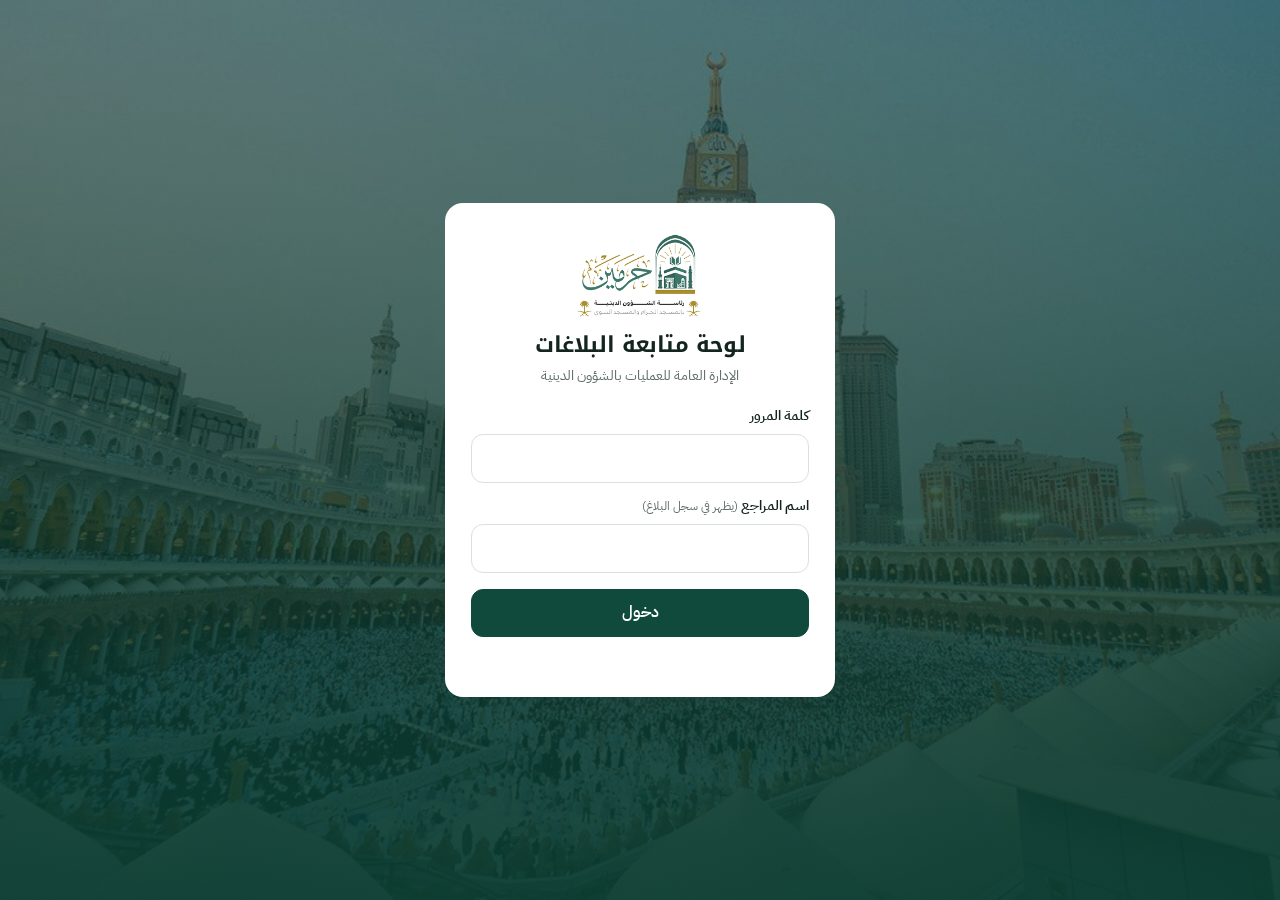
==== commit 25b804f8: "شعار رئاسة الشؤون الدينية، نقش هندسي جديد، العنوان بلاغ ميداني، توقيع الإدارة العامة للعمليات بالشؤو" ====
--- a/public/admin.html
+++ b/public/admin.html
@@ -5,8 +5,8 @@
 <meta name="viewport" content="width=device-width, initial-scale=1, viewport-fit=cover">
 <meta name="theme-color" content="#0B3D32">
 <meta name="robots" content="noindex">
-<title>لوحة متابعة البلاغات | المسجد الحرام</title>
-<link rel="icon" href="assets/logo.svg">
+<title>لوحة متابعة البلاغات الميدانية</title>
+<link rel="icon" href="assets/logo.png">
 <link rel="preconnect" href="https://fonts.googleapis.com">
 <link rel="preconnect" href="https://fonts.gstatic.com" crossorigin>
 <link href="https://fonts.googleapis.com/css2?family=IBM+Plex+Sans+Arabic:wght@400;500;600;700&family=Noto+Kufi+Arabic:wght@600;700;800&display=swap" rel="stylesheet">
@@ -15,8 +15,10 @@
   body{min-height:100vh}
   .login{min-height:100vh;display:grid;place-items:center;padding:20px;
     background:linear-gradient(180deg,rgba(7,40,32,.6),rgba(11,61,50,.95)),url("assets/haram.jpg") center/cover}
-  .login form{background:var(--surface);border-radius:var(--r-lg);padding:30px 26px;width:min(390px,100%)}
-  .login img{width:54px;height:54px}
+  .login::before{content:"";position:fixed;inset:0;background:var(--pattern);background-size:80px;opacity:.55;pointer-events:none}
+  .login form{position:relative;background:var(--surface);border-radius:var(--r-lg);padding:30px 26px;width:min(390px,100%)}
+  .login img{height:84px;width:auto;display:block;margin:0 auto 6px}
+  .login h1,.login p.sub{text-align:center}
   .login h1{font-size:22px;margin:14px 0 4px}
   .login p{color:var(--muted);font-size:14px;margin:0 0 18px}
   .login label{display:block;font-size:14px;font-weight:600;margin:12px 0 6px}
@@ -24,10 +26,12 @@
   .login .err{color:var(--p-critical);font-size:14px;min-height:1.4em;margin:10px 0 0}
 
   .top{position:sticky;top:env(safe-area-inset-top,0px);z-index:10;color:#fff;
-    background:linear-gradient(90deg,rgba(11,61,50,.97),rgba(11,61,50,.86)),url("assets/haram.jpg") center 40%/cover}
+    background:var(--pattern) 0 0/80px,linear-gradient(90deg,rgba(11,61,50,.97),rgba(11,61,50,.88)),url("assets/haram.jpg") center 40%/cover}
   body.app::before{content:"";position:fixed;inset:0 0 auto;height:env(safe-area-inset-top,0px);background:var(--green-900);z-index:11}
   .top-in{max-width:1360px;margin:0 auto;display:flex;align-items:center;gap:16px;padding:12px 20px}
-  .top img{width:38px;height:38px}
+  .top img{height:44px;width:auto}
+  .top::after{content:"";position:absolute;inset:auto 0 -7px;height:14px;background:var(--frieze) repeat-x center;pointer-events:none}
+  .top-in{position:relative}
   .t1{font-family:var(--display);font-weight:700;font-size:17px;line-height:1.2}
   .t2{font-size:12px;color:var(--gold-300)}
   .tabs{display:flex;gap:4px;margin-inline-start:auto;background:rgba(255,255,255,.1);padding:4px;border-radius:12px;overflow-x:auto;scrollbar-width:none}
@@ -38,7 +42,7 @@
   .live{display:flex;align-items:center;gap:6px;font-size:12px;color:#C7D6D0;white-space:nowrap}
   .live i{width:8px;height:8px;border-radius:50%;background:#5BD39B;box-shadow:0 0 0 4px rgba(91,211,155,.2)}
   .icon-btn{border:0;background:transparent;color:#fff;cursor:pointer;padding:6px;border-radius:8px;display:grid;place-items:center}
-  .wrap{max-width:1360px;margin:0 auto;padding:20px}
+  .wrap{max-width:1360px;margin:0 auto;padding:26px 20px 20px}
 
   .head{display:flex;align-items:center;justify-content:space-between;gap:12px;margin-bottom:16px;flex-wrap:wrap}
   .head h2{font-size:22px}
@@ -201,9 +205,9 @@
 
 <section class="login" id="login" hidden>
   <form id="loginForm">
-    <img src="assets/logo.svg" alt="">
+    <img src="assets/logo.png" alt="رئاسة الشؤون الدينية بالمسجد الحرام والمسجد النبوي">
     <h1>لوحة متابعة البلاغات</h1>
-    <p id="orgL"></p>
+    <p class="sub" id="orgL"></p>
     <label for="pw">كلمة المرور</label>
     <input id="pw" type="password" autocomplete="current-password" required>
     <label for="who">اسم المراجع <small style="color:var(--muted);font-weight:400">(يظهر في سجل البلاغ)</small></label>
@@ -216,8 +220,8 @@
 <div id="app" hidden>
   <header class="top">
     <div class="top-in">
-      <img src="assets/logo.svg" alt="">
-      <div><div class="t1">متابعة البلاغات الميدانية</div><div class="t2">المسجد الحرام</div></div>
+      <img src="assets/logo-light.png" alt="">
+      <div><div class="t1">متابعة البلاغات الميدانية</div><div class="t2" id="orgT"></div></div>
       <nav class="tabs" role="tablist" id="tabs"></nav>
       <div class="live" title="تحديث تلقائي كل 30 ثانية"><i></i><span id="sync">مباشر</span></div>
       <button class="icon-btn" id="logout" title="تسجيل الخروج" aria-label="تسجيل الخروج"></button>
@@ -283,7 +287,9 @@
 
       <div class="card" data-set="lists">
         <div class="cols3">
-          <div class="fld"><label for="oReporters">أسماء المُبلّغين</label><textarea id="oReporters"></textarea><p class="hint">اسم في كل سطر. تظهر للمُبلّغ قائمةً يختار منها اسمه.</p></div>
+          <div class="fld"><label for="oNameMode">خانة اسم المُبلّغ</label>
+            <select id="oNameMode" style="margin-bottom:10px"><option value="off">مخفية</option><option value="optional">اختيارية</option><option value="required">إلزامية</option></select>
+            <label for="oReporters">أسماء المُبلّغين</label><textarea id="oReporters" style="min-height:120px"></textarea><p class="hint">اسم في كل سطر فتظهر قائمةً يختار منها، أو اتركها فارغة ليكتب اسمه.</p></div>
           <div class="fld"><label for="oZones">المناطق</label><textarea id="oZones"></textarea><p class="hint">منطقة في كل سطر.</p></div>
           <div class="fld"><label for="oFloors">الأدوار</label><textarea id="oFloors"></textarea><p class="hint">دور في كل سطر.</p></div>
         </div>
@@ -357,7 +363,7 @@
   }
 
   // ================= الدخول والتنقل =================
-  $('orgL').textContent = C.ORG;
+  $('orgL').textContent = C.ORG; $('orgT').textContent = C.ORG;
   $('logout').innerHTML = ic('out'); $('sIc').innerHTML = ic('search'); $('sIc2').innerHTML = ic('search');
   $('expRep').innerHTML = ic('download') + 'تصدير Excel'; $('expLog').innerHTML = ic('download') + 'تصدير Excel';
   $('testMail').innerHTML = ic('mail') + 'إرسال رسالة تجربة';
@@ -628,7 +634,7 @@
     $('setNav').querySelectorAll('button').forEach(b => b.setAttribute('aria-pressed', b.dataset.v === setTab));
     document.querySelectorAll('[data-set]').forEach(c => c.hidden = c.dataset.set !== setTab);
     const o = S.opt, st = S.set;
-    $('oReporters').value = o.reporters.join('\n'); $('oZones').value = o.zones.join('\n'); $('oFloors').value = o.floors.join('\n'); $('oMethods').value = o.methods.join('\n');
+    $('oNameMode').value = o.name_mode || 'optional'; $('oReporters').value = o.reporters.join('\n'); $('oZones').value = o.zones.join('\n'); $('oFloors').value = o.floors.join('\n'); $('oMethods').value = o.methods.join('\n');
     renderCats(); renderEnts();
     $('mailState').innerHTML = S.emailReady ? `<div class="banner ok">${ic('check')}<span>خدمة البريد مفعّلة. أرسل رسالة تجربة للتأكد.</span></div>`
       : `<div class="banner warn">${ic('alert')}<span>خدمة البريد لم تُفعّل بعد في Cloudflare. احفظ الإعدادات الآن، وستبدأ الإشعارات تلقائياً بعد تفعيل Email Service وربطه بالمشروع.</span></div>`;
@@ -648,7 +654,7 @@
   $('catEd').addEventListener('click', e => { const b = e.target.closest('[data-del]'); if (!b) return; if (!confirm('حذف هذا النوع من القائمة؟ البلاغات السابقة تبقى كما هي.')) return; S.opt.categories.splice(+b.dataset.del, 1); renderCats(); });
   $('addCat').onclick = () => { S.opt.categories.push({ id: 'c' + Date.now(), label: '', entity: (S.ents[0] || {}).id || '', icon: 'dot', quick: [] }); renderCats(); $('catEd').lastElementChild.querySelector('input').focus(); };
   document.querySelectorAll('[data-save="options"]').forEach(b => b.onclick = async () => {
-    const o = { ...S.opt, reporters: lines('oReporters'), zones: lines('oZones'), floors: lines('oFloors'), methods: lines('oMethods') };
+    const o = { ...S.opt, name_mode: $('oNameMode').value, reporters: lines('oReporters'), zones: lines('oZones'), floors: lines('oFloors'), methods: lines('oMethods') };
     try { const d = await api('/api/settings', { method: 'PUT', body: JSON.stringify({ options: o }) }); S.opt = d.options; fillFilters(); toast('حُفظت التعديلات، وظهرت في صفحة البلاغ'); renderSettings(); } catch (e) { toast(e.message); }
   });
 
--- a/public/assets/theme.css
+++ b/public/assets/theme.css
@@ -8,7 +8,8 @@
   --r-sm:8px; --r-md:12px; --r-lg:18px;
   --font:'IBM Plex Sans Arabic', 'Segoe UI', Tahoma, sans-serif;
   --display:'Noto Kufi Arabic', 'IBM Plex Sans Arabic', Tahoma, sans-serif;
-  --pattern:url("data:image/svg+xml,%3Csvg xmlns='http://www.w3.org/2000/svg' width='56' height='56' viewBox='0 0 56 56'%3E%3Cg fill='none' stroke='%23C9AE7A' stroke-opacity='.18'%3E%3Crect x='16' y='16' width='24' height='24'/%3E%3Crect x='16' y='16' width='24' height='24' transform='rotate(45 28 28)'/%3E%3Cpath d='M0 28h7M49 28h7M28 0v7M28 49v7'/%3E%3C/g%3E%3C/svg%3E");
+  --pattern:url("/assets/pattern.svg");
+  --frieze:url("/assets/frieze.svg");
   color-scheme: light;
   box-sizing:border-box;
   padding-top:env(safe-area-inset-top,0px);
